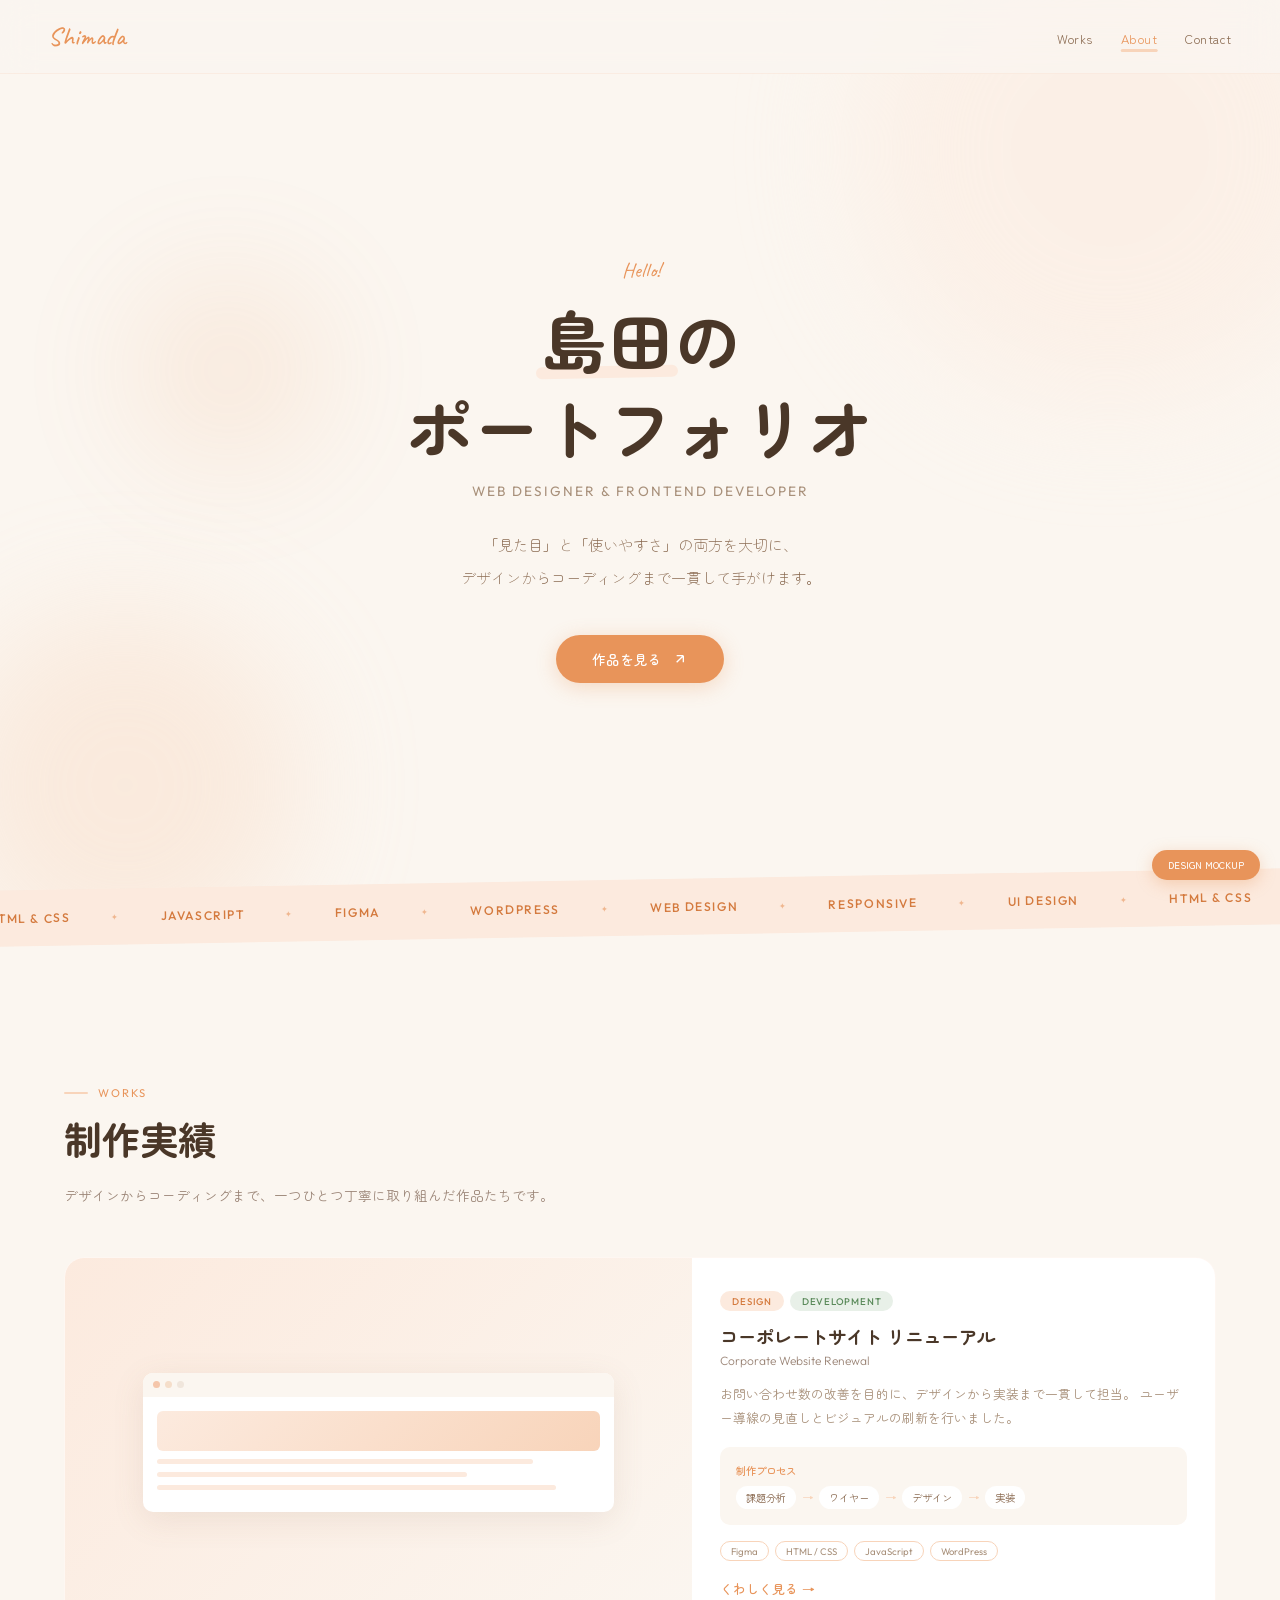
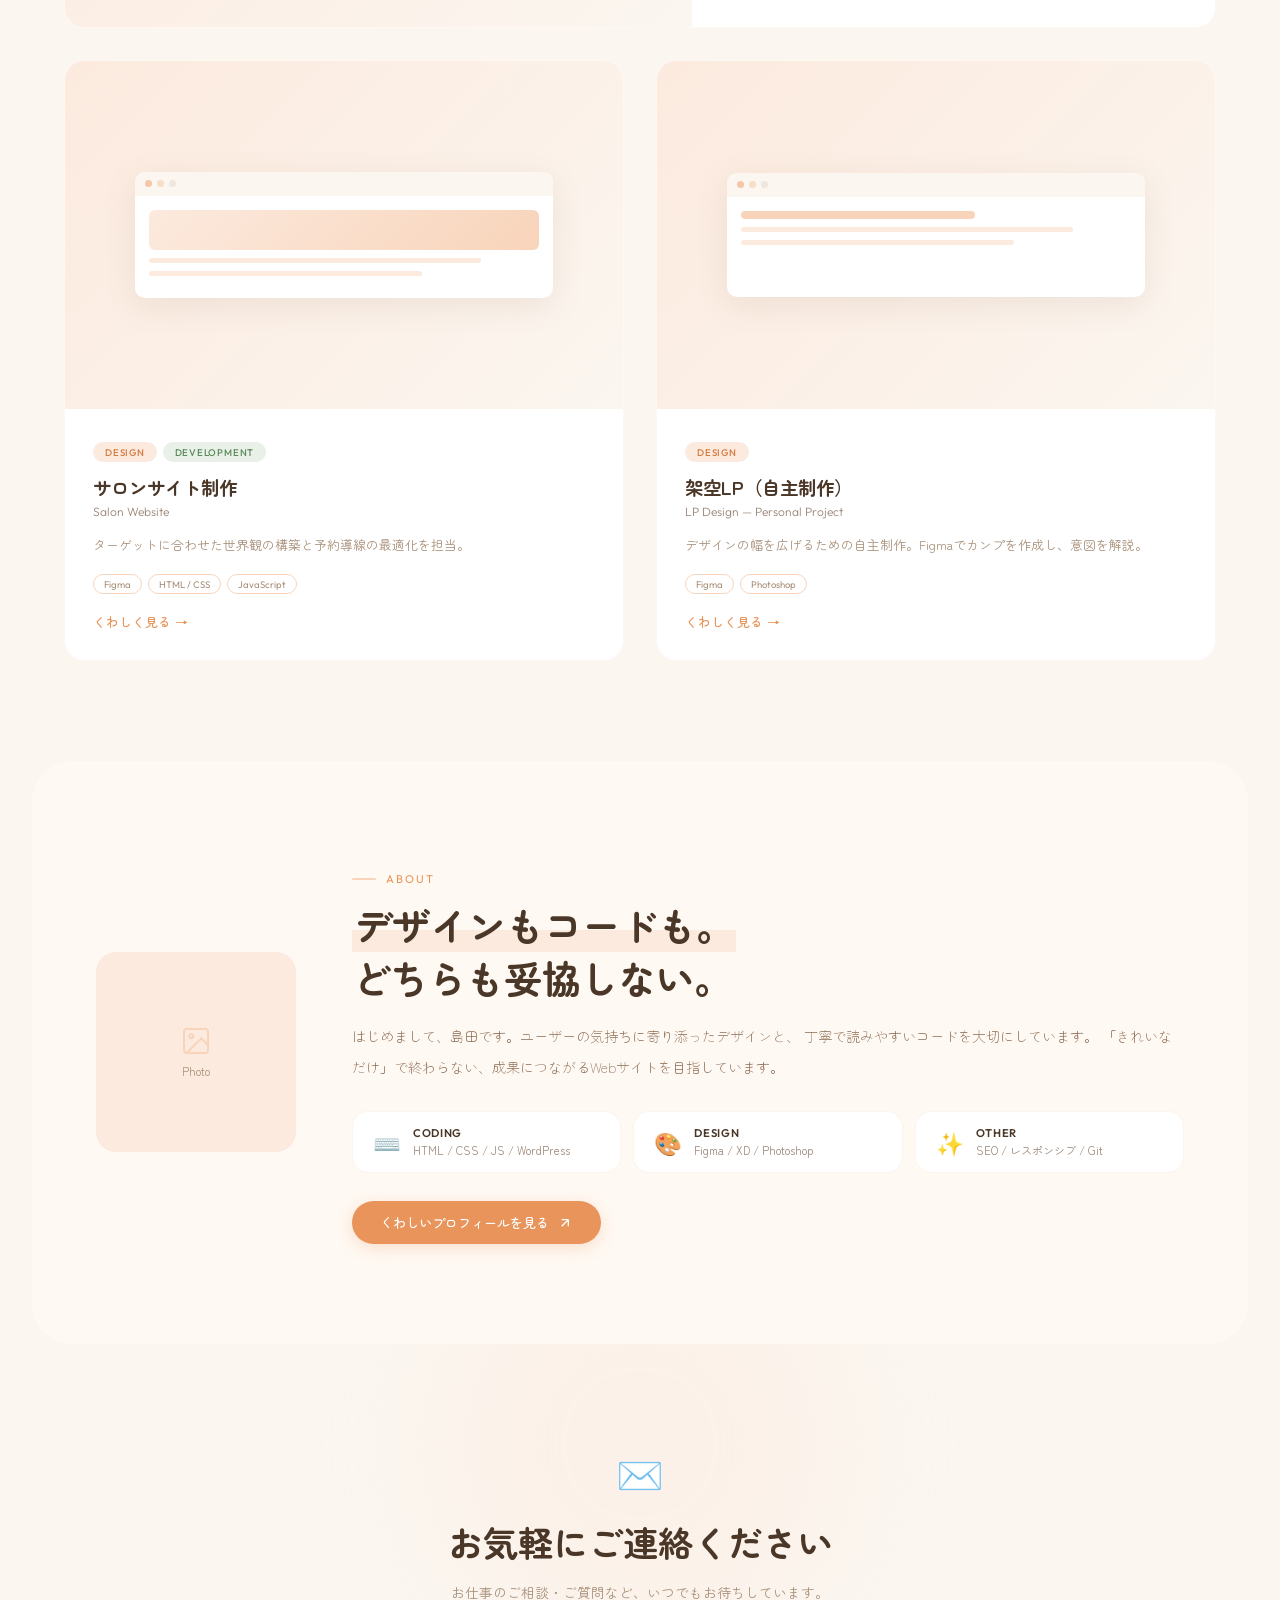
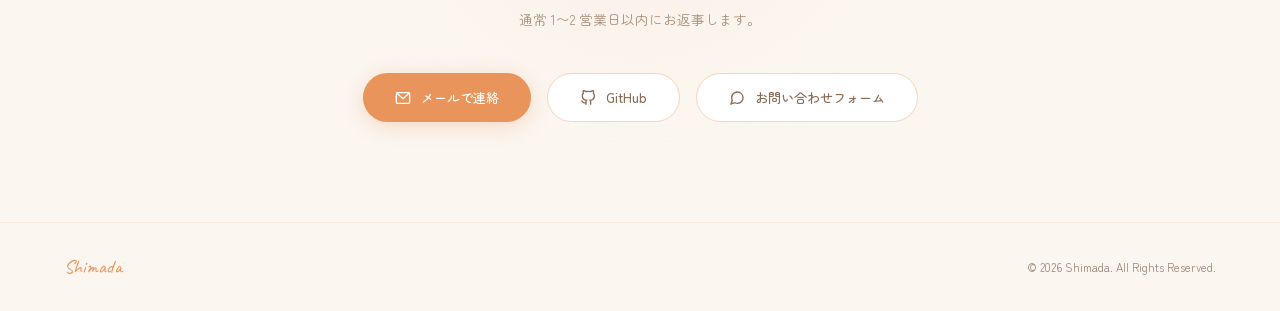
==== index.html @ 9d0d772b "Add files via upload" ====
<!DOCTYPE html>
<html lang="ja">
<head>
  <meta charset="UTF-8">
  <meta name="viewport" content="width=device-width, initial-scale=1.0">
  <meta name="description" content="島田のポートフォリオ｜Web Designer & Frontend Developer">
  <title>Shimada Portfolio</title>
  <link rel="preconnect" href="https://fonts.googleapis.com">
  <link rel="preconnect" href="https://fonts.gstatic.com" crossorigin>
  <link href="https://fonts.googleapis.com/css2?family=Zen+Maru+Gothic:wght@300;400;500;700&family=Outfit:wght@300;400;500;600&family=Caveat:wght@400;500&display=swap" rel="stylesheet">
  <link rel="stylesheet" href="style.css">
</head>
<body>

  <!-- NAV -->
  <nav>
    <div class="nav-logo">Shimada</div>
    <ul>
      <li><a href="#works">Works</a></li>
      <li><a href="#about">About</a></li>
      <li><a href="#contact">Contact</a></li>
    </ul>
  </nav>

  <!-- HERO -->
  <section class="hero">
    <div class="blob blob-1"></div>
    <div class="blob blob-2"></div>
    <div class="blob blob-3"></div>
    <div class="hero-inner">
      <div class="hero-greeting">Hello!</div>
      <h1 class="hero-name">
        <span class="highlight">島田</span>の<br>ポートフォリオ
      </h1>
      <p class="hero-title">Web Designer &amp; Frontend Developer</p>
      <p class="hero-message">
        「見た目」と「使いやすさ」の両方を大切に、<br>
        デザインからコーディングまで一貫して手がけます。
      </p>
      <a href="#works" class="hero-cta">
        作品を見る
        <svg viewBox="0 0 24 24" fill="none" stroke="currentColor" stroke-width="2"><path d="M7 17L17 7M17 7H7M17 7V17"/></svg>
      </a>
    </div>
  </section>

  <!-- MARQUEE -->
  <div class="marquee-wrap">
    <div class="marquee-track">
      <span class="marquee-item">HTML & CSS</span>
      <span class="marquee-item">JavaScript</span>
      <span class="marquee-item">Figma</span>
      <span class="marquee-item">WordPress</span>
      <span class="marquee-item">Web Design</span>
      <span class="marquee-item">Responsive</span>
      <span class="marquee-item">UI Design</span>
      <span class="marquee-item">HTML & CSS</span>
      <span class="marquee-item">JavaScript</span>
      <span class="marquee-item">Figma</span>
      <span class="marquee-item">WordPress</span>
      <span class="marquee-item">Web Design</span>
      <span class="marquee-item">Responsive</span>
      <span class="marquee-item">UI Design</span>
    </div>
  </div>

  <!-- WORKS -->
  <section id="works">
    <div class="section-label reveal">Works</div>
    <h2 class="section-heading reveal">制作実績</h2>
    <p class="section-sub reveal">
      デザインからコーディングまで、一つひとつ丁寧に取り組んだ作品たちです。
    </p>

    <div class="works-grid" data-stagger>
      <!-- Featured -->
      <div class="work-card featured reveal">
        <div class="work-thumb">
          <div class="mock-window">
            <div class="mock-bar"><span></span><span></span><span></span></div>
            <div class="mock-body">
              <div class="mock-block hero-block"></div>
              <div class="mock-block text-block"></div>
              <div class="mock-block text-block"></div>
              <div class="mock-block text-block"></div>
            </div>
          </div>
        </div>
        <div class="work-body">
          <div class="work-type">
            <span class="type-design">Design</span>
            <span class="type-dev">Development</span>
          </div>
          <div class="work-title">コーポレートサイト リニューアル</div>
          <div class="work-title-en">Corporate Website Renewal</div>
          <p class="work-summary">
            お問い合わせ数の改善を目的に、デザインから実装まで一貫して担当。
            ユーザー導線の見直しとビジュアルの刷新を行いました。
          </p>
          <div class="work-process">
            <div class="work-process-label">制作プロセス</div>
            <div class="process-steps">
              <span class="process-step">課題分析</span>
              <span class="process-arrow">→</span>
              <span class="process-step">ワイヤー</span>
              <span class="process-arrow">→</span>
              <span class="process-step">デザイン</span>
              <span class="process-arrow">→</span>
              <span class="process-step">実装</span>
            </div>
          </div>
          <div class="work-tags-row">
            <span class="tag-pill">Figma</span>
            <span class="tag-pill">HTML / CSS</span>
            <span class="tag-pill">JavaScript</span>
            <span class="tag-pill">WordPress</span>
          </div>
          <a href="#" class="work-link">くわしく見る →</a>
        </div>
      </div>

      <!-- Work 2 -->
      <div class="work-card reveal">
        <div class="work-thumb">
          <div class="mock-window">
            <div class="mock-bar"><span></span><span></span><span></span></div>
            <div class="mock-body">
              <div class="mock-block hero-block"></div>
              <div class="mock-block text-block"></div>
              <div class="mock-block text-block"></div>
            </div>
          </div>
        </div>
        <div class="work-body">
          <div class="work-type">
            <span class="type-design">Design</span>
            <span class="type-dev">Development</span>
          </div>
          <div class="work-title">サロンサイト制作</div>
          <div class="work-title-en">Salon Website</div>
          <p class="work-summary">ターゲットに合わせた世界観の構築と予約導線の最適化を担当。</p>
          <div class="work-tags-row">
            <span class="tag-pill">Figma</span>
            <span class="tag-pill">HTML / CSS</span>
            <span class="tag-pill">JavaScript</span>
          </div>
          <a href="#" class="work-link">くわしく見る →</a>
        </div>
      </div>

      <!-- Work 3 -->
      <div class="work-card reveal">
        <div class="work-thumb">
          <div class="mock-window">
            <div class="mock-bar"><span></span><span></span><span></span></div>
            <div class="mock-body">
              <div class="mock-block text-block" style="width:60%; height:8px; background:var(--peach-mid);"></div>
              <div class="mock-block text-block"></div>
              <div class="mock-block text-block"></div>
            </div>
          </div>
        </div>
        <div class="work-body">
          <div class="work-type"><span class="type-design">Design</span></div>
          <div class="work-title">架空LP（自主制作）</div>
          <div class="work-title-en">LP Design — Personal Project</div>
          <p class="work-summary">デザインの幅を広げるための自主制作。Figmaでカンプを作成し、意図を解説。</p>
          <div class="work-tags-row">
            <span class="tag-pill">Figma</span>
            <span class="tag-pill">Photoshop</span>
          </div>
          <a href="#" class="work-link">くわしく見る →</a>
        </div>
      </div>
    </div>
  </section>

  <!-- ABOUT（簡易版） -->
  <section id="about">
    <div class="about-compact">
      <div class="about-compact-photo reveal">
        <div class="about-photo-sm">
          <svg viewBox="0 0 24 24" fill="none" stroke="currentColor" stroke-width="1.5">
            <rect x="3" y="3" width="18" height="18" rx="2"/>
            <circle cx="8.5" cy="8.5" r="1.5"/>
            <path d="M21 15l-5-5L5 21"/>
          </svg>
          Photo
        </div>
      </div>

      <div class="about-compact-body">
        <div class="section-label reveal">About</div>
        <h2 class="section-heading reveal">
          <span class="marker">デザインもコードも。</span><br>どちらも妥協しない。
        </h2>
        <p class="about-compact-desc reveal">
          はじめまして、島田です。ユーザーの気持ちに寄り添ったデザインと、
          丁寧で読みやすいコードを大切にしています。
          「きれいなだけ」で終わらない、成果につながるWebサイトを目指しています。
        </p>

        <!-- スキル簡易チップ -->
        <div class="skill-chips reveal" data-stagger>
          <div class="skill-chip reveal">
            <span class="chip-icon">⌨️</span>
            <div class="chip-text">
              <span class="chip-label">Coding</span>
              <span class="chip-detail">HTML / CSS / JS / WordPress</span>
            </div>
          </div>
          <div class="skill-chip reveal">
            <span class="chip-icon">🎨</span>
            <div class="chip-text">
              <span class="chip-label">Design</span>
              <span class="chip-detail">Figma / XD / Photoshop</span>
            </div>
          </div>
          <div class="skill-chip reveal">
            <span class="chip-icon">✨</span>
            <div class="chip-text">
              <span class="chip-label">Other</span>
              <span class="chip-detail">SEO / レスポンシブ / Git</span>
            </div>
          </div>
        </div>

        <a href="about.html" class="about-more reveal">
          くわしいプロフィールを見る
          <svg viewBox="0 0 24 24" fill="none" stroke="currentColor" stroke-width="2" width="16" height="16">
            <path d="M7 17L17 7M17 7H7M17 7V17"/>
          </svg>
        </a>
      </div>
    </div>
  </section>

  <!-- CONTACT -->
  <section id="contact" class="contact-area">
    <div class="blob"></div>
    <div class="contact-inner">
      <div class="contact-emoji reveal">✉️</div>
      <h2 class="reveal">お気軽にご連絡ください</h2>
      <p class="reveal">
        お仕事のご相談・ご質問など、いつでもお待ちしています。<br>
        通常 1〜2 営業日以内にお返事します。
      </p>
      <div class="contact-buttons reveal">
        <a href="mailto:your@email.com" class="c-btn primary">
          <svg viewBox="0 0 24 24" fill="none" stroke="currentColor" stroke-width="2"><rect x="2" y="4" width="20" height="16" rx="2"/><path d="M22 4L12 13 2 4"/></svg>
          メールで連絡
        </a>
        <a href="https://github.com/" target="_blank" rel="noopener" class="c-btn outline">
          <svg viewBox="0 0 24 24" fill="none" stroke="currentColor" stroke-width="2"><path d="M9 19c-5 1.5-5-2.5-7-3m14 6v-3.87a3.37 3.37 0 00-.94-2.61c3.14-.35 6.44-1.54 6.44-7A5.44 5.44 0 0020 4.77 5.07 5.07 0 0019.91 1S18.73.65 16 2.48a13.38 13.38 0 00-7 0C6.27.65 5.09 1 5.09 1A5.07 5.07 0 005 4.77a5.44 5.44 0 00-1.5 3.78c0 5.42 3.3 6.61 6.44 7A3.37 3.37 0 009 18.13V22"/></svg>
          GitHub
        </a>
        <a href="#" class="c-btn outline">
          <svg viewBox="0 0 24 24" fill="none" stroke="currentColor" stroke-width="2"><path d="M21 11.5a8.38 8.38 0 01-.9 3.8 8.5 8.5 0 01-7.6 4.7 8.38 8.38 0 01-3.8-.9L3 21l1.9-5.7a8.38 8.38 0 01-.9-3.8 8.5 8.5 0 014.7-7.6 8.38 8.38 0 013.8-.9h.5a8.48 8.48 0 018 8v.5z"/></svg>
          お問い合わせフォーム
        </a>
      </div>
    </div>
  </section>

  <!-- FOOTER -->
  <footer>
    <div class="f-logo">Shimada</div>
    <div>&copy; 2026 Shimada. All Rights Reserved.</div>
  </footer>

  <div class="badge">DESIGN MOCKUP</div>
  <script src="main.js"></script>
</body>
</html>
---- style.css ----
/* ===========================
   VARIABLES & RESET
   =========================== */
:root {
  --cream: #FBF6F0;
  --warm-white: #FFF9F3;
  --peach: #FCEADE;
  --peach-mid: #F8D4BA;
  --orange: #E8945A;
  --orange-deep: #D47A3E;
  --brown: #8B6B52;
  --brown-light: #A8907A;
  --text: #4A3728;
  --text-light: #9B8577;
  --card: #FFFFFF;
  --shadow: rgba(139, 107, 82, 0.08);
}

*, *::before, *::after { margin: 0; padding: 0; box-sizing: border-box; }
html { scroll-behavior: smooth; }

body {
  font-family: 'Zen Maru Gothic', sans-serif;
  background: var(--cream);
  color: var(--text);
  font-weight: 400;
  overflow-x: hidden;
}

/* ===========================
   BLOBS
   =========================== */
.blob {
  position: absolute;
  border-radius: 50%;
  filter: blur(60px);
  opacity: 0.5;
  pointer-events: none;
  z-index: 0;
}

/* ===========================
   NAV
   =========================== */
nav {
  position: fixed;
  top: 0; left: 0; right: 0;
  z-index: 100;
  padding: 20px 48px;
  display: flex;
  justify-content: space-between;
  align-items: center;
  backdrop-filter: blur(16px);
  background: rgba(251, 246, 240, 0.8);
  border-bottom: 1px solid rgba(232, 148, 90, 0.1);
  transition: box-shadow 0.3s ease;
}

nav.scrolled { box-shadow: 0 2px 20px var(--shadow); }

.nav-logo {
  font-family: 'Caveat', cursive;
  font-size: 1.6rem;
  color: var(--orange);
  font-weight: 500;
  text-decoration: none;
}

nav ul { list-style: none; display: flex; gap: 28px; }

nav ul li a {
  font-size: 0.8rem;
  color: var(--brown);
  text-decoration: none;
  letter-spacing: 0.04em;
  position: relative;
  padding: 4px 0;
  transition: color 0.3s;
}

nav ul li a:hover,
nav ul li a.is-active { color: var(--orange); }

nav ul li a::after {
  content: '';
  position: absolute;
  bottom: 0; left: 50%;
  width: 0; height: 3px;
  background: var(--peach-mid);
  border-radius: 2px;
  transform: translateX(-50%);
  transition: width 0.3s ease;
}

nav ul li a:hover::after,
nav ul li a.is-active::after { width: 100%; }

/* ===========================
   HERO (TOP)
   =========================== */
.hero {
  min-height: 100vh;
  display: flex;
  align-items: center;
  justify-content: center;
  text-align: center;
  padding: 120px 32px 80px;
  position: relative;
  overflow: hidden;
}

.hero .blob-1 {
  width: 500px; height: 500px;
  background: var(--peach);
  top: -100px; right: -80px;
  animation: blobFloat1 12s ease-in-out infinite;
}

.hero .blob-2 {
  width: 350px; height: 350px;
  background: var(--peach-mid);
  bottom: -60px; left: -50px;
  opacity: 0.35;
  animation: blobFloat2 10s ease-in-out infinite;
}

.hero .blob-3 {
  width: 200px; height: 200px;
  background: var(--orange);
  top: 30%; left: 10%;
  opacity: 0.12;
  animation: blobFloat1 14s ease-in-out infinite reverse;
}

.hero-inner { position: relative; z-index: 1; }

.hero-greeting {
  font-family: 'Caveat', cursive;
  font-size: 1.3rem;
  color: var(--orange);
  margin-bottom: 12px;
  opacity: 0;
  animation: popIn 0.6s ease forwards 0.2s;
}

.hero-name {
  font-size: clamp(2.4rem, 6vw, 4.2rem);
  font-weight: 700;
  line-height: 1.3;
  margin-bottom: 12px;
  opacity: 0;
  animation: popIn 0.6s ease forwards 0.4s;
}

.hero-name .highlight { position: relative; display: inline-block; }
.hero-name .highlight::after {
  content: '';
  position: absolute;
  bottom: 4px; left: -4px; right: -4px;
  height: 12px;
  background: var(--peach);
  border-radius: 6px;
  z-index: -1;
  transform: rotate(-1deg);
}

.hero-title {
  font-family: 'Outfit', sans-serif;
  font-size: 0.85rem;
  font-weight: 400;
  color: var(--brown-light);
  letter-spacing: 0.15em;
  text-transform: uppercase;
  margin-bottom: 28px;
  opacity: 0;
  animation: popIn 0.6s ease forwards 0.6s;
}

.hero-message {
  font-size: 0.95rem;
  line-height: 2.2;
  color: var(--brown);
  font-weight: 300;
  max-width: 480px;
  margin: 0 auto 40px;
  opacity: 0;
  animation: popIn 0.6s ease forwards 0.8s;
}

.hero-cta {
  display: inline-flex;
  align-items: center;
  gap: 10px;
  background: var(--orange);
  color: #fff;
  padding: 14px 36px;
  border-radius: 50px;
  text-decoration: none;
  font-size: 0.85rem;
  font-weight: 500;
  transition: all 0.3s ease;
  box-shadow: 0 4px 20px rgba(232, 148, 90, 0.3);
  opacity: 0;
  animation: popIn 0.6s ease forwards 1s;
}

.hero-cta:hover {
  background: var(--orange-deep);
  transform: translateY(-2px);
  box-shadow: 0 8px 28px rgba(232, 148, 90, 0.4);
}

.hero-cta svg { width: 16px; height: 16px; }

/* ===========================
   MARQUEE
   =========================== */
.marquee-wrap {
  overflow: hidden;
  padding: 20px 0;
  background: var(--peach);
  transform: rotate(-1deg) scale(1.02);
  margin: -20px 0 40px;
}

.marquee-track {
  display: flex;
  gap: 40px;
  animation: marquee 25s linear infinite;
  width: max-content;
}

.marquee-item {
  font-family: 'Outfit', sans-serif;
  font-size: 0.75rem;
  font-weight: 500;
  color: var(--orange-deep);
  letter-spacing: 0.12em;
  text-transform: uppercase;
  white-space: nowrap;
  display: flex;
  align-items: center;
  gap: 40px;
}

.marquee-item::after {
  content: '✦';
  font-size: 0.5rem;
  color: var(--orange);
  opacity: 0.6;
}

/* ===========================
   SECTION COMMON
   =========================== */
section { padding: 100px 64px; position: relative; }

.section-label {
  display: inline-flex;
  align-items: center;
  gap: 10px;
  font-family: 'Outfit', sans-serif;
  font-size: 0.7rem;
  letter-spacing: 0.18em;
  text-transform: uppercase;
  color: var(--orange);
  margin-bottom: 12px;
}

.section-label::before {
  content: '';
  width: 24px; height: 2px;
  background: var(--peach-mid);
  border-radius: 1px;
}

.section-heading {
  font-size: clamp(1.6rem, 3.5vw, 2.4rem);
  font-weight: 700;
  margin-bottom: 16px;
  line-height: 1.4;
}

.section-sub {
  font-size: 0.85rem;
  color: var(--text-light);
  line-height: 2;
  max-width: 560px;
  margin-bottom: 48px;
}

.marker {
  background: linear-gradient(transparent 60%, var(--peach) 60%);
  padding: 0 2px;
}

/* ===========================
   WORKS
   =========================== */
.works-grid {
  display: grid;
  grid-template-columns: 1fr 1fr;
  gap: 32px;
}

.work-card {
  background: var(--card);
  border-radius: 20px;
  overflow: hidden;
  transition: transform 0.4s ease, box-shadow 0.4s ease;
  border: 1px solid rgba(232, 148, 90, 0.08);
}

.work-card:hover {
  transform: translateY(-6px);
  box-shadow: 0 20px 48px var(--shadow);
}

.work-card.featured {
  grid-column: 1 / -1;
  display: grid;
  grid-template-columns: 1.2fr 1fr;
}

.work-thumb {
  aspect-ratio: 16 / 10;
  background: linear-gradient(135deg, var(--peach) 0%, var(--cream) 100%);
  display: flex;
  align-items: center;
  justify-content: center;
  overflow: hidden;
}

.work-card.featured .work-thumb { aspect-ratio: auto; min-height: 320px; }

.mock-window {
  width: 75%;
  background: var(--card);
  border-radius: 10px;
  box-shadow: 0 8px 32px rgba(139, 107, 82, 0.12);
  overflow: hidden;
  transition: transform 0.4s ease;
}

.work-card:hover .mock-window { transform: scale(1.03); }

.mock-bar {
  height: 24px;
  background: var(--cream);
  display: flex;
  align-items: center;
  padding: 0 10px;
  gap: 5px;
}

.mock-bar span { width: 7px; height: 7px; border-radius: 50%; }
.mock-bar span:nth-child(1) { background: #F5C6AA; }
.mock-bar span:nth-child(2) { background: #F5DECA; }
.mock-bar span:nth-child(3) { background: #F0E6DC; }

.mock-body { padding: 14px; min-height: 100px; }

.mock-block { border-radius: 6px; margin-bottom: 8px; }
.mock-block.hero-block { height: 40px; background: linear-gradient(135deg, var(--peach), var(--peach-mid)); }
.mock-block.text-block { height: 5px; background: var(--peach); }
.mock-block.text-block:nth-child(2) { width: 85%; }
.mock-block.text-block:nth-child(3) { width: 70%; }
.mock-block.text-block:nth-child(4) { width: 90%; }

.work-body { padding: 28px; }

.work-type { display: inline-flex; gap: 6px; margin-bottom: 12px; }
.work-type span {
  font-family: 'Outfit', sans-serif;
  font-size: 0.6rem;
  letter-spacing: 0.08em;
  text-transform: uppercase;
  font-weight: 500;
  padding: 4px 12px;
  border-radius: 20px;
}

.type-design { background: var(--peach); color: var(--orange-deep); }
.type-dev { background: #E8F0E8; color: #5A8A5A; }

.work-title { font-size: 1.15rem; font-weight: 700; margin-bottom: 4px; }
.work-title-en {
  font-family: 'Outfit', sans-serif;
  font-size: 0.75rem;
  color: var(--text-light);
  font-weight: 300;
  margin-bottom: 14px;
}

.work-summary { font-size: 0.8rem; line-height: 1.9; color: var(--brown-light); margin-bottom: 16px; }

.work-process { background: var(--cream); border-radius: 10px; padding: 16px; margin-bottom: 16px; }
.work-process-label { font-size: 0.65rem; font-weight: 500; color: var(--orange); margin-bottom: 8px; }
.process-steps { display: flex; align-items: center; gap: 6px; flex-wrap: wrap; }
.process-step { font-size: 0.65rem; color: var(--brown); background: var(--card); padding: 4px 10px; border-radius: 14px; }
.process-arrow { color: var(--peach-mid); font-size: 0.7rem; }

.work-tags-row { display: flex; flex-wrap: wrap; gap: 6px; }
.tag-pill {
  font-family: 'Outfit', sans-serif;
  font-size: 0.6rem;
  color: var(--brown-light);
  border: 1px solid var(--peach-mid);
  padding: 3px 10px;
  border-radius: 14px;
}

.work-link {
  display: inline-flex;
  align-items: center;
  gap: 8px;
  margin-top: 18px;
  font-size: 0.8rem;
  font-weight: 500;
  color: var(--orange);
  text-decoration: none;
  transition: gap 0.3s;
}

.work-link:hover { gap: 14px; }

/* ===========================
   ABOUT COMPACT (TOP PAGE)
   =========================== */
#about {
  background: var(--warm-white);
  border-radius: 40px;
  margin: 0 32px;
}

.about-compact {
  display: grid;
  grid-template-columns: 200px 1fr;
  gap: 56px;
  align-items: center;
}

.about-photo-sm {
  width: 100%;
  aspect-ratio: 1;
  background: var(--peach);
  border-radius: 20px;
  display: flex;
  flex-direction: column;
  align-items: center;
  justify-content: center;
  color: var(--brown-light);
  font-size: 0.7rem;
  gap: 6px;
}

.about-photo-sm svg { width: 32px; height: 32px; stroke: var(--peach-mid); }

.about-compact-desc {
  font-size: 0.88rem;
  line-height: 2.2;
  color: var(--brown);
  font-weight: 300;
  margin-bottom: 28px;
}

/* Skill Chips */
.skill-chips {
  display: flex;
  gap: 12px;
  flex-wrap: wrap;
  margin-bottom: 28px;
}

.skill-chip {
  display: flex;
  align-items: center;
  gap: 12px;
  background: var(--card);
  border: 1px solid rgba(232, 148, 90, 0.1);
  border-radius: 16px;
  padding: 14px 20px;
  flex: 1;
  min-width: 180px;
  transition: transform 0.3s, box-shadow 0.3s;
}

.skill-chip:hover {
  transform: translateY(-2px);
  box-shadow: 0 6px 20px var(--shadow);
}

.chip-icon { font-size: 1.4rem; }

.chip-text { display: flex; flex-direction: column; gap: 2px; }

.chip-label {
  font-family: 'Outfit', sans-serif;
  font-size: 0.7rem;
  font-weight: 600;
  color: var(--text);
  letter-spacing: 0.06em;
  text-transform: uppercase;
}

.chip-detail {
  font-size: 0.7rem;
  color: var(--text-light);
}

/* More link */
.about-more {
  display: inline-flex;
  align-items: center;
  gap: 8px;
  background: var(--orange);
  color: #fff;
  padding: 12px 28px;
  border-radius: 50px;
  text-decoration: none;
  font-size: 0.82rem;
  font-weight: 500;
  transition: all 0.3s ease;
  box-shadow: 0 4px 16px rgba(232, 148, 90, 0.25);
}

.about-more:hover {
  background: var(--orange-deep);
  transform: translateY(-2px);
  box-shadow: 0 8px 24px rgba(232, 148, 90, 0.35);
}

/* ===========================
   PAGE HERO (ABOUT PAGE)
   =========================== */
.page-hero {
  padding: 160px 64px 80px;
  position: relative;
  overflow: hidden;
  text-align: center;
}

.page-hero .blob-1 {
  width: 400px; height: 400px;
  background: var(--peach);
  top: -80px; right: -60px;
  animation: blobFloat1 12s ease-in-out infinite;
}

.page-hero .blob-2 {
  width: 250px; height: 250px;
  background: var(--peach-mid);
  bottom: -40px; left: -30px;
  opacity: 0.3;
  animation: blobFloat2 10s ease-in-out infinite;
}

.page-hero-inner { position: relative; z-index: 1; }

.page-hero-title {
  font-size: clamp(2rem, 5vw, 3.2rem);
  font-weight: 700;
  margin-bottom: 12px;
}

.page-hero-sub {
  font-size: 0.9rem;
  color: var(--brown-light);
  line-height: 2;
}

/* ===========================
   ABOUT DETAIL (ABOUT PAGE)
   =========================== */
.about-detail { padding-top: 40px; }

.about-detail-grid {
  display: grid;
  grid-template-columns: 280px 1fr;
  gap: 64px;
  align-items: start;
}

.about-photo-lg {
  width: 100%;
  aspect-ratio: 3 / 4;
  background: var(--peach);
  border-radius: 20px;
  display: flex;
  flex-direction: column;
  align-items: center;
  justify-content: center;
  color: var(--brown-light);
  font-size: 0.75rem;
  gap: 8px;
}

.about-photo-lg svg { width: 36px; height: 36px; stroke: var(--peach-mid); }

/* Profile meta */
.profile-meta {
  margin-top: 24px;
  background: var(--card);
  border-radius: 16px;
  padding: 20px;
  border: 1px solid rgba(232, 148, 90, 0.08);
}

.meta-item {
  display: flex;
  gap: 16px;
  padding: 10px 0;
  border-bottom: 1px dashed var(--peach);
  align-items: baseline;
}

.meta-item:last-child { border-bottom: none; }

.meta-label {
  font-size: 0.65rem;
  font-weight: 500;
  color: var(--orange);
  min-width: 40px;
  font-family: 'Outfit', sans-serif;
  letter-spacing: 0.05em;
  text-transform: uppercase;
}

.meta-value { font-size: 0.82rem; color: var(--brown); }

.about-detail-body h2 {
  font-size: 1.6rem;
  font-weight: 700;
  line-height: 1.6;
  margin-bottom: 28px;
}

.about-detail-body p {
  font-size: 0.88rem;
  line-height: 2.2;
  color: var(--brown);
  font-weight: 300;
  margin-bottom: 16px;
}

/* ===========================
   VALUES (ABOUT PAGE)
   =========================== */
.values-section { background: var(--warm-white); border-radius: 40px; margin: 0 32px; }

.values-grid {
  display: grid;
  grid-template-columns: repeat(3, 1fr);
  gap: 24px;
}

.value-card-lg {
  background: var(--card);
  border-radius: 20px;
  padding: 36px 28px;
  border: 1px solid rgba(232, 148, 90, 0.08);
  transition: transform 0.3s;
  position: relative;
}

.value-card-lg:hover { transform: translateY(-4px); }

.value-num {
  font-family: 'Outfit', sans-serif;
  font-size: 0.65rem;
  font-weight: 600;
  color: var(--peach-mid);
  letter-spacing: 0.1em;
  margin-bottom: 12px;
}

.value-emoji-lg { font-size: 1.8rem; margin-bottom: 16px; }

.value-card-lg h3 {
  font-size: 1rem;
  font-weight: 700;
  margin-bottom: 12px;
}

.value-card-lg p {
  font-size: 0.8rem;
  color: var(--brown-light);
  line-height: 2;
}

/* ===========================
   SKILLS DETAIL (ABOUT PAGE)
   =========================== */
.skills-detail-grid {
  display: grid;
  grid-template-columns: repeat(3, 1fr);
  gap: 24px;
}

.skill-card {
  background: var(--card);
  border-radius: 20px;
  padding: 32px 28px;
  border: 1px solid rgba(232, 148, 90, 0.06);
  transition: transform 0.3s ease, box-shadow 0.3s ease;
  position: relative;
  overflow: hidden;
}

.skill-card:hover {
  transform: translateY(-4px);
  box-shadow: 0 12px 36px var(--shadow);
}

.skill-card::after {
  content: '';
  position: absolute;
  top: -30px; right: -30px;
  width: 80px; height: 80px;
  background: var(--peach);
  border-radius: 50%;
  opacity: 0.4;
}

.skill-card-icon {
  width: 44px; height: 44px;
  border-radius: 14px;
  display: flex;
  align-items: center;
  justify-content: center;
  font-size: 1.2rem;
  margin-bottom: 18px;
  position: relative;
  z-index: 1;
}

.skill-card-icon.code { background: var(--peach); }
.skill-card-icon.design { background: #E8F0E8; }
.skill-card-icon.other { background: #EAE4F0; }

.skill-card h4 { font-size: 0.95rem; font-weight: 700; margin-bottom: 16px; position: relative; z-index: 1; }

.skill-items { list-style: none; position: relative; z-index: 1; }

.skill-items li {
  font-size: 0.78rem;
  color: var(--brown);
  padding: 9px 0;
  border-bottom: 1px dashed var(--peach);
  display: flex;
  justify-content: space-between;
  align-items: center;
}

.skill-items li:last-child { border-bottom: none; }

.skill-note {
  font-size: 0.6rem;
  color: var(--orange);
  font-weight: 500;
  background: rgba(232, 148, 90, 0.08);
  padding: 2px 8px;
  border-radius: 10px;
}

/* ===========================
   CAREER (ABOUT PAGE)
   =========================== */
.career-section { max-width: 720px; margin: 0 auto; }

.career-list { margin-top: 8px; }

.career-row {
  display: grid;
  grid-template-columns: 80px 20px 1fr;
  gap: 16px;
  align-items: start;
  padding-bottom: 32px;
  position: relative;
}

.career-row:not(:last-child)::after {
  content: '';
  position: absolute;
  left: 89px;
  top: 12px;
  bottom: 0;
  width: 2px;
  background: var(--peach);
}

.career-year {
  font-family: 'Outfit', sans-serif;
  font-size: 0.8rem;
  font-weight: 500;
  color: var(--orange);
  text-align: right;
  padding-top: 2px;
}

.career-dot {
  width: 12px; height: 12px;
  border-radius: 50%;
  background: var(--peach-mid);
  border: 3px solid var(--orange);
  position: relative;
  z-index: 1;
  margin-top: 4px;
}

.career-dot.active {
  background: var(--orange);
  box-shadow: 0 0 0 4px rgba(232, 148, 90, 0.2);
}

.career-content h4 {
  font-size: 0.95rem;
  font-weight: 700;
  margin-bottom: 6px;
}

.career-content p {
  font-size: 0.8rem;
  line-height: 2;
  color: var(--brown-light);
}

/* ===========================
   ABOUT CTA
   =========================== */
.about-cta { text-align: center; padding: 60px 48px 100px; }

.about-cta-inner p {
  font-size: 0.9rem;
  color: var(--brown-light);
  margin-bottom: 20px;
}

.about-cta .hero-cta { opacity: 1; animation: none; }

/* ===========================
   CONTACT
   =========================== */
.contact-area {
  text-align: center;
  padding: 100px 48px;
  position: relative;
  overflow: hidden;
}

.contact-area > .blob {
  width: 400px; height: 400px;
  background: var(--peach);
  top: -100px; left: 50%;
  transform: translateX(-50%);
  opacity: 0.4;
}

.contact-inner { position: relative; z-index: 1; }
.contact-emoji { font-size: 2.4rem; margin-bottom: 16px; }

.contact-area h2 {
  font-size: clamp(1.6rem, 3vw, 2.2rem);
  font-weight: 700;
  margin-bottom: 12px;
}

.contact-area p { font-size: 0.85rem; color: var(--brown-light); line-height: 2; margin-bottom: 40px; }

.contact-buttons { display: flex; justify-content: center; gap: 16px; flex-wrap: wrap; }

.c-btn {
  display: inline-flex;
  align-items: center;
  gap: 10px;
  padding: 14px 32px;
  border-radius: 50px;
  text-decoration: none;
  font-size: 0.82rem;
  font-weight: 500;
  transition: all 0.3s ease;
}

.c-btn svg { width: 16px; height: 16px; }

.c-btn.primary {
  background: var(--orange); color: #fff;
  box-shadow: 0 4px 20px rgba(232, 148, 90, 0.3);
}

.c-btn.primary:hover {
  background: var(--orange-deep);
  transform: translateY(-2px);
  box-shadow: 0 8px 28px rgba(232, 148, 90, 0.4);
}

.c-btn.outline {
  background: var(--card);
  color: var(--brown);
  border: 1px solid var(--peach-mid);
}

.c-btn.outline:hover { background: var(--peach); border-color: var(--orange); }

/* ===========================
   FOOTER
   =========================== */
footer {
  padding: 32px 64px;
  display: flex;
  justify-content: space-between;
  align-items: center;
  font-size: 0.7rem;
  color: var(--text-light);
  border-top: 1px solid var(--peach);
}

footer .f-logo { font-family: 'Caveat', cursive; font-size: 1.2rem; color: var(--orange); }

/* ===========================
   BADGE
   =========================== */
.badge {
  position: fixed;
  bottom: 20px; right: 20px;
  background: var(--orange);
  color: #fff;
  font-size: 0.6rem;
  font-weight: 500;
  padding: 8px 16px;
  border-radius: 20px;
  z-index: 200;
  box-shadow: 0 4px 16px rgba(232, 148, 90, 0.35);
}

/* ===========================
   ANIMATIONS
   =========================== */
@keyframes blobFloat1 {
  0%, 100% { transform: translate(0, 0) scale(1); }
  33% { transform: translate(20px, -30px) scale(1.05); }
  66% { transform: translate(-15px, 15px) scale(0.97); }
}

@keyframes blobFloat2 {
  0%, 100% { transform: translate(0, 0) scale(1); }
  50% { transform: translate(25px, -20px) scale(1.08); }
}

@keyframes popIn {
  from { opacity: 0; transform: translateY(20px) scale(0.97); }
  to { opacity: 1; transform: translateY(0) scale(1); }
}

@keyframes marquee {
  0% { transform: translateX(0); }
  100% { transform: translateX(-50%); }
}

/* Scroll reveal */
.reveal {
  opacity: 0;
  transform: translateY(30px);
  transition: opacity 0.7s ease, transform 0.7s ease;
}

.reveal.visible { opacity: 1; transform: translateY(0); }

/* ===========================
   RESPONSIVE
   =========================== */
@media (max-width: 900px) {
  section { padding: 72px 24px; }
  nav { padding: 14px 20px; }
  nav ul { gap: 16px; }
  nav ul li a { font-size: 0.7rem; }

  .works-grid { grid-template-columns: 1fr; }
  .work-card.featured { grid-column: auto; grid-template-columns: 1fr; }

  .about-compact { grid-template-columns: 1fr; gap: 32px; text-align: center; }
  .about-photo-sm { max-width: 160px; margin: 0 auto; }
  .skill-chips { justify-content: center; }
  .about-more { margin: 0 auto; }

  #about { margin: 0 12px; border-radius: 28px; }

  .about-detail-grid { grid-template-columns: 1fr; gap: 32px; }
  .about-photo-lg { max-width: 220px; margin: 0 auto; }
  .values-grid { grid-template-columns: 1fr; }
  .skills-detail-grid { grid-template-columns: 1fr; }
  .values-section { margin: 0 12px; border-radius: 28px; }

  .career-row { grid-template-columns: 60px 16px 1fr; }
  .career-row:not(:last-child)::after { left: 67px; }

  .page-hero { padding: 130px 24px 60px; }

  .contact-area { padding: 72px 24px; }
  footer { padding: 24px; flex-direction: column; gap: 8px; }
}
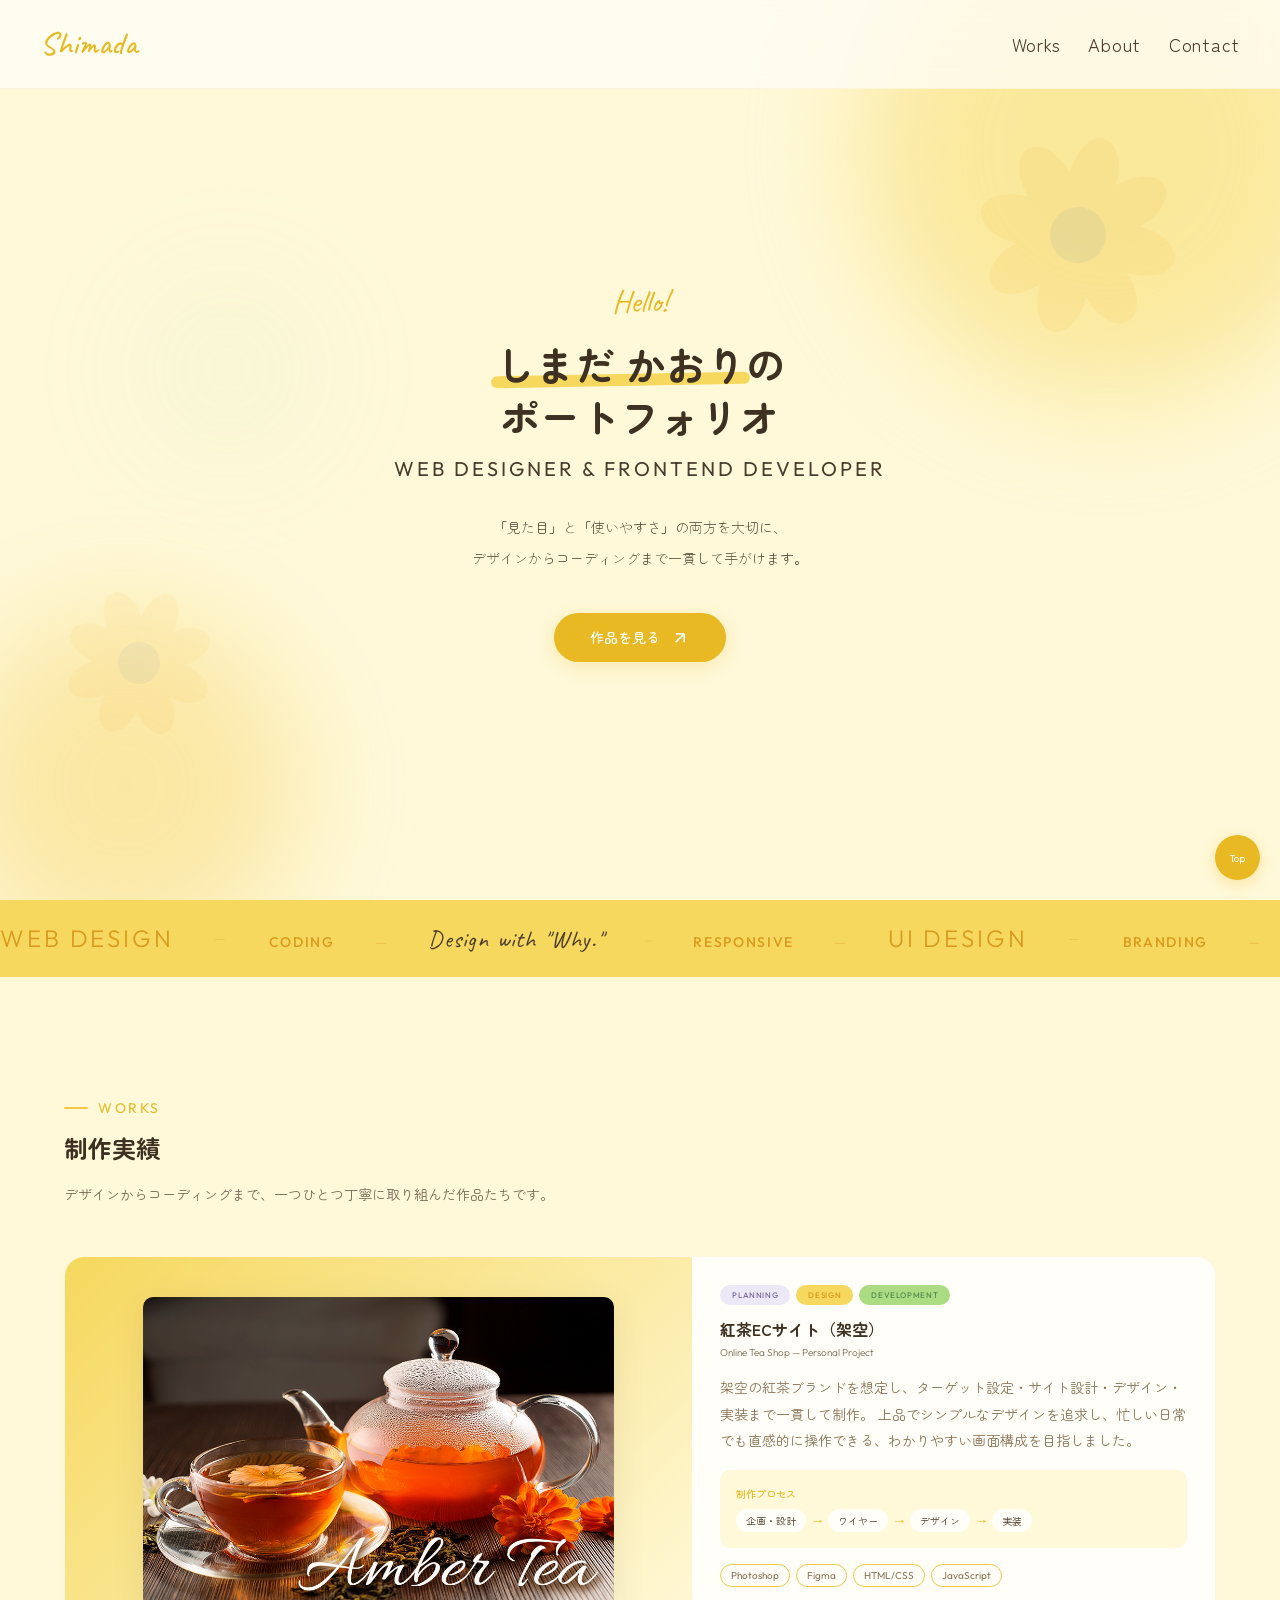
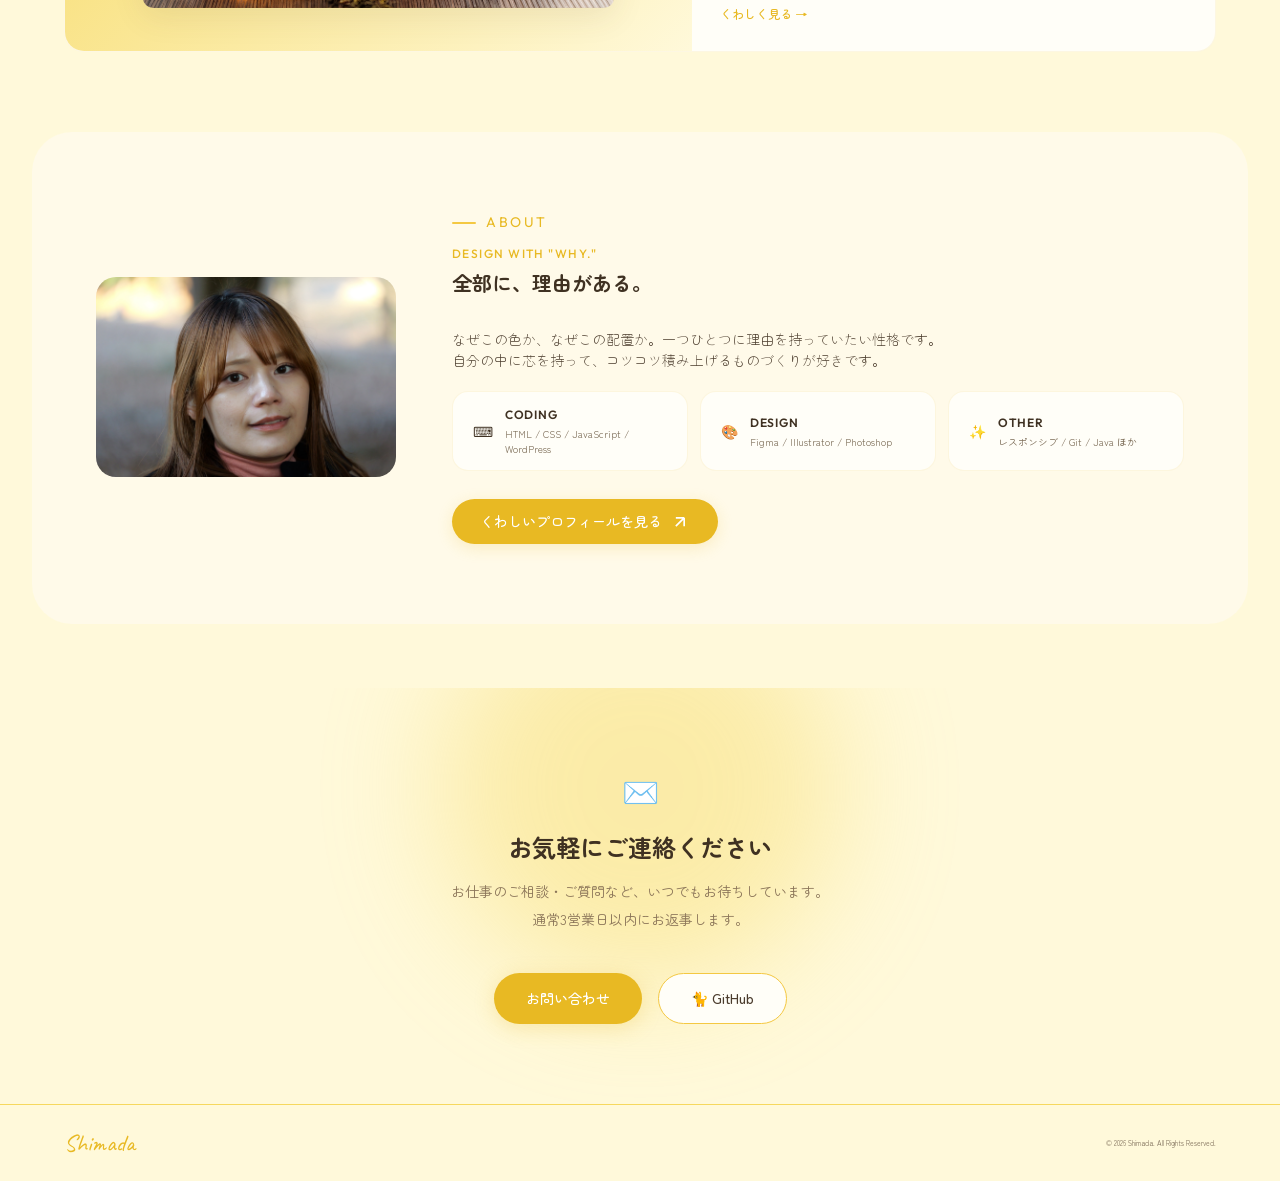
==== commit d0e030f9: "Add files via upload" ====
--- a/index.html
+++ b/index.html
@@ -1,274 +1,230 @@
-<!DOCTYPE html>
-<html lang="ja">
-<head>
-  <meta charset="UTF-8">
-  <meta name="viewport" content="width=device-width, initial-scale=1.0">
-  <meta name="description" content="島田のポートフォリオ｜Web Designer & Frontend Developer">
-  <title>Shimada Portfolio</title>
-  <link rel="preconnect" href="https://fonts.googleapis.com">
-  <link rel="preconnect" href="https://fonts.gstatic.com" crossorigin>
-  <link href="https://fonts.googleapis.com/css2?family=Zen+Maru+Gothic:wght@300;400;500;700&family=Outfit:wght@300;400;500;600&family=Caveat:wght@400;500&display=swap" rel="stylesheet">
-  <link rel="stylesheet" href="style.css">
-</head>
-<body>
-
-  <!-- NAV -->
-  <nav>
-    <div class="nav-logo">Shimada</div>
-    <ul>
-      <li><a href="#works">Works</a></li>
-      <li><a href="#about">About</a></li>
-      <li><a href="#contact">Contact</a></li>
-    </ul>
-  </nav>
-
-  <!-- HERO -->
-  <section class="hero">
-    <div class="blob blob-1"></div>
-    <div class="blob blob-2"></div>
-    <div class="blob blob-3"></div>
-    <div class="hero-inner">
-      <div class="hero-greeting">Hello!</div>
-      <h1 class="hero-name">
-        <span class="highlight">島田</span>の<br>ポートフォリオ
-      </h1>
-      <p class="hero-title">Web Designer &amp; Frontend Developer</p>
-      <p class="hero-message">
-        「見た目」と「使いやすさ」の両方を大切に、<br>
-        デザインからコーディングまで一貫して手がけます。
-      </p>
-      <a href="#works" class="hero-cta">
-        作品を見る
-        <svg viewBox="0 0 24 24" fill="none" stroke="currentColor" stroke-width="2"><path d="M7 17L17 7M17 7H7M17 7V17"/></svg>
-      </a>
-    </div>
-  </section>
-
-  <!-- MARQUEE -->
-  <div class="marquee-wrap">
-    <div class="marquee-track">
-      <span class="marquee-item">HTML & CSS</span>
-      <span class="marquee-item">JavaScript</span>
-      <span class="marquee-item">Figma</span>
-      <span class="marquee-item">WordPress</span>
-      <span class="marquee-item">Web Design</span>
-      <span class="marquee-item">Responsive</span>
-      <span class="marquee-item">UI Design</span>
-      <span class="marquee-item">HTML & CSS</span>
-      <span class="marquee-item">JavaScript</span>
-      <span class="marquee-item">Figma</span>
-      <span class="marquee-item">WordPress</span>
-      <span class="marquee-item">Web Design</span>
-      <span class="marquee-item">Responsive</span>
-      <span class="marquee-item">UI Design</span>
-    </div>
-  </div>
-
-  <!-- WORKS -->
-  <section id="works">
-    <div class="section-label reveal">Works</div>
-    <h2 class="section-heading reveal">制作実績</h2>
-    <p class="section-sub reveal">
-      デザインからコーディングまで、一つひとつ丁寧に取り組んだ作品たちです。
-    </p>
-
-    <div class="works-grid" data-stagger>
-      <!-- Featured -->
-      <div class="work-card featured reveal">
-        <div class="work-thumb">
-          <div class="mock-window">
-            <div class="mock-bar"><span></span><span></span><span></span></div>
-            <div class="mock-body">
-              <div class="mock-block hero-block"></div>
-              <div class="mock-block text-block"></div>
-              <div class="mock-block text-block"></div>
-              <div class="mock-block text-block"></div>
-            </div>
-          </div>
-        </div>
-        <div class="work-body">
-          <div class="work-type">
-            <span class="type-design">Design</span>
-            <span class="type-dev">Development</span>
-          </div>
-          <div class="work-title">コーポレートサイト リニューアル</div>
-          <div class="work-title-en">Corporate Website Renewal</div>
-          <p class="work-summary">
-            お問い合わせ数の改善を目的に、デザインから実装まで一貫して担当。
-            ユーザー導線の見直しとビジュアルの刷新を行いました。
-          </p>
-          <div class="work-process">
-            <div class="work-process-label">制作プロセス</div>
-            <div class="process-steps">
-              <span class="process-step">課題分析</span>
-              <span class="process-arrow">→</span>
-              <span class="process-step">ワイヤー</span>
-              <span class="process-arrow">→</span>
-              <span class="process-step">デザイン</span>
-              <span class="process-arrow">→</span>
-              <span class="process-step">実装</span>
-            </div>
-          </div>
-          <div class="work-tags-row">
-            <span class="tag-pill">Figma</span>
-            <span class="tag-pill">HTML / CSS</span>
-            <span class="tag-pill">JavaScript</span>
-            <span class="tag-pill">WordPress</span>
-          </div>
-          <a href="#" class="work-link">くわしく見る →</a>
-        </div>
-      </div>
-
-      <!-- Work 2 -->
-      <div class="work-card reveal">
-        <div class="work-thumb">
-          <div class="mock-window">
-            <div class="mock-bar"><span></span><span></span><span></span></div>
-            <div class="mock-body">
-              <div class="mock-block hero-block"></div>
-              <div class="mock-block text-block"></div>
-              <div class="mock-block text-block"></div>
-            </div>
-          </div>
-        </div>
-        <div class="work-body">
-          <div class="work-type">
-            <span class="type-design">Design</span>
-            <span class="type-dev">Development</span>
-          </div>
-          <div class="work-title">サロンサイト制作</div>
-          <div class="work-title-en">Salon Website</div>
-          <p class="work-summary">ターゲットに合わせた世界観の構築と予約導線の最適化を担当。</p>
-          <div class="work-tags-row">
-            <span class="tag-pill">Figma</span>
-            <span class="tag-pill">HTML / CSS</span>
-            <span class="tag-pill">JavaScript</span>
-          </div>
-          <a href="#" class="work-link">くわしく見る →</a>
-        </div>
-      </div>
-
-      <!-- Work 3 -->
-      <div class="work-card reveal">
-        <div class="work-thumb">
-          <div class="mock-window">
-            <div class="mock-bar"><span></span><span></span><span></span></div>
-            <div class="mock-body">
-              <div class="mock-block text-block" style="width:60%; height:8px; background:var(--peach-mid);"></div>
-              <div class="mock-block text-block"></div>
-              <div class="mock-block text-block"></div>
-            </div>
-          </div>
-        </div>
-        <div class="work-body">
-          <div class="work-type"><span class="type-design">Design</span></div>
-          <div class="work-title">架空LP（自主制作）</div>
-          <div class="work-title-en">LP Design — Personal Project</div>
-          <p class="work-summary">デザインの幅を広げるための自主制作。Figmaでカンプを作成し、意図を解説。</p>
-          <div class="work-tags-row">
-            <span class="tag-pill">Figma</span>
-            <span class="tag-pill">Photoshop</span>
-          </div>
-          <a href="#" class="work-link">くわしく見る →</a>
-        </div>
-      </div>
-    </div>
-  </section>
-
-  <!-- ABOUT（簡易版） -->
-  <section id="about">
-    <div class="about-compact">
-      <div class="about-compact-photo reveal">
-        <div class="about-photo-sm">
-          <svg viewBox="0 0 24 24" fill="none" stroke="currentColor" stroke-width="1.5">
-            <rect x="3" y="3" width="18" height="18" rx="2"/>
-            <circle cx="8.5" cy="8.5" r="1.5"/>
-            <path d="M21 15l-5-5L5 21"/>
-          </svg>
-          Photo
-        </div>
-      </div>
-
-      <div class="about-compact-body">
-        <div class="section-label reveal">About</div>
-        <h2 class="section-heading reveal">
-          <span class="marker">デザインもコードも。</span><br>どちらも妥協しない。
-        </h2>
-        <p class="about-compact-desc reveal">
-          はじめまして、島田です。ユーザーの気持ちに寄り添ったデザインと、
-          丁寧で読みやすいコードを大切にしています。
-          「きれいなだけ」で終わらない、成果につながるWebサイトを目指しています。
-        </p>
-
-        <!-- スキル簡易チップ -->
-        <div class="skill-chips reveal" data-stagger>
-          <div class="skill-chip reveal">
-            <span class="chip-icon">⌨️</span>
-            <div class="chip-text">
-              <span class="chip-label">Coding</span>
-              <span class="chip-detail">HTML / CSS / JS / WordPress</span>
-            </div>
-          </div>
-          <div class="skill-chip reveal">
-            <span class="chip-icon">🎨</span>
-            <div class="chip-text">
-              <span class="chip-label">Design</span>
-              <span class="chip-detail">Figma / XD / Photoshop</span>
-            </div>
-          </div>
-          <div class="skill-chip reveal">
-            <span class="chip-icon">✨</span>
-            <div class="chip-text">
-              <span class="chip-label">Other</span>
-              <span class="chip-detail">SEO / レスポンシブ / Git</span>
-            </div>
-          </div>
-        </div>
-
-        <a href="about.html" class="about-more reveal">
-          くわしいプロフィールを見る
-          <svg viewBox="0 0 24 24" fill="none" stroke="currentColor" stroke-width="2" width="16" height="16">
-            <path d="M7 17L17 7M17 7H7M17 7V17"/>
-          </svg>
-        </a>
-      </div>
-    </div>
-  </section>
-
-  <!-- CONTACT -->
-  <section id="contact" class="contact-area">
-    <div class="blob"></div>
-    <div class="contact-inner">
-      <div class="contact-emoji reveal">✉️</div>
-      <h2 class="reveal">お気軽にご連絡ください</h2>
-      <p class="reveal">
-        お仕事のご相談・ご質問など、いつでもお待ちしています。<br>
-        通常 1〜2 営業日以内にお返事します。
-      </p>
-      <div class="contact-buttons reveal">
-        <a href="mailto:your@email.com" class="c-btn primary">
-          <svg viewBox="0 0 24 24" fill="none" stroke="currentColor" stroke-width="2"><rect x="2" y="4" width="20" height="16" rx="2"/><path d="M22 4L12 13 2 4"/></svg>
-          メールで連絡
-        </a>
-        <a href="https://github.com/" target="_blank" rel="noopener" class="c-btn outline">
-          <svg viewBox="0 0 24 24" fill="none" stroke="currentColor" stroke-width="2"><path d="M9 19c-5 1.5-5-2.5-7-3m14 6v-3.87a3.37 3.37 0 00-.94-2.61c3.14-.35 6.44-1.54 6.44-7A5.44 5.44 0 0020 4.77 5.07 5.07 0 0019.91 1S18.73.65 16 2.48a13.38 13.38 0 00-7 0C6.27.65 5.09 1 5.09 1A5.07 5.07 0 005 4.77a5.44 5.44 0 00-1.5 3.78c0 5.42 3.3 6.61 6.44 7A3.37 3.37 0 009 18.13V22"/></svg>
-          GitHub
-        </a>
-        <a href="#" class="c-btn outline">
-          <svg viewBox="0 0 24 24" fill="none" stroke="currentColor" stroke-width="2"><path d="M21 11.5a8.38 8.38 0 01-.9 3.8 8.5 8.5 0 01-7.6 4.7 8.38 8.38 0 01-3.8-.9L3 21l1.9-5.7a8.38 8.38 0 01-.9-3.8 8.5 8.5 0 014.7-7.6 8.38 8.38 0 013.8-.9h.5a8.48 8.48 0 018 8v.5z"/></svg>
-          お問い合わせフォーム
-        </a>
-      </div>
-    </div>
-  </section>
-
-  <!-- FOOTER -->
-  <footer>
-    <div class="f-logo">Shimada</div>
-    <div>&copy; 2026 Shimada. All Rights Reserved.</div>
-  </footer>
-
-  <div class="badge">DESIGN MOCKUP</div>
-  <script src="main.js"></script>
-</body>
-</html>
+<!DOCTYPE html>
+<html lang="ja">
+<head>
+  <meta charset="UTF-8">
+  <meta name="viewport" content="width=device-width, initial-scale=1.0">
+  <meta name="description" content="島田 夏織のプロフィール｜Web Designer & Frontend Developer">
+  <title>Shimada Portfolio</title>
+  <!-- Favicon -->
+  <link rel="icon" href="assets/images/favicon.svg" type="image/svg+xml">
+
+  <!-- OGP -->
+  <meta property="og:title" content="Shimada Portfolio">
+  <meta property="og:description" content="デザインからコーディングまで一貫して手がける、しまだかおりのポートフォリオです。">
+  <meta property="og:image" content="https://shimada-source.github.io/portfolio/assets/images/ogp-image.png">
+  <meta property="og:url" content="https://shimada-source.github.io/portfolio/">
+  <meta property="og:type" content="website">
+  <meta property="og:site_name" content="Shimada Portfolio">
+  <meta name="twitter:card" content="summary_large_image">
+
+  <!-- web font -->
+  <link rel="preconnect" href="https://fonts.googleapis.com">
+  <link rel="preconnect" href="https://fonts.gstatic.com" crossorigin>
+  <link href="https://fonts.googleapis.com/css2?family=Caveat:wght@400;500&family=Outfit:wght@300;400;500;600&family=Zen+Maru+Gothic:wght@300;400;500;700&display=swap" rel="stylesheet">
+
+  <!-- css -->
+  <link rel="stylesheet" href="assets/css/common.css">
+  <link rel="stylesheet" href="assets/css/index.css">
+</head>
+<body>
+ 
+  <!-- NAV -->
+  <nav>
+    <a href="#" class="nav-logo">Shimada</a>
+    <button class="hamburger" aria-label="メニューを開く">
+    <span></span>
+    <span></span>
+    <span></span>
+  </button>
+    <ul>
+      <li><a href="#works">Works</a></li>
+      <li><a href="about.html">About</a></li>
+      <li><a href="contact.html">Contact</a></li>
+    </ul>
+  </nav>
+ 
+  <!-- HERO -->
+  <section class="hero">
+    <div class="blob blob-1"></div>
+    <div class="blob blob-2"></div>
+    <div class="blob blob-3"></div>
+    <div class="sunflower-deco sf-1">
+      <img src="assets/images/sunflower-deco.svg" alt="">
+    </div>
+    <div class="sunflower-deco sf-2">
+      <img src="assets/images/sunflower-deco.svg" alt="">
+    </div>
+    <div class="hero-inner">
+      <div class="hero-greeting">Hello!</div>
+      <h1 class="hero-name">
+        <span class="highlight">しまだ かおり</span>の<br>
+        ポートフォリオ
+      </h1>
+      <p class="hero-title">Web Designer &amp; <br class="brSp">
+        Frontend Developer</p>
+      <p class="hero-message">
+        「見た目」と「使いやすさ」の両方を大切に、<br>
+        デザインからコーディングまで一貫して手がけます。
+      </p>
+      <a href="#works" class="hero-cta">
+        作品を見る
+        <img src="assets/images/arrow-top-right-white.svg" alt="">
+      </a>
+    </div>
+  </section>
+ 
+  <!-- MARQUEE -->
+  <div class="marquee-wrap">
+    <div class="marquee-track">
+       <span class="marquee-item">Web Design</span>
+        <span class="marquee-item">Coding</span>
+        <span class="marquee-item marquee-catch">Design with "Why."</span>
+        <span class="marquee-item">Responsive</span>
+        <span class="marquee-item">UI Design</span>
+        <span class="marquee-item">Branding</span>
+        <!-- 2周目（ループ用に同じ内容を繰り返す） -->
+        <span class="marquee-item">Web Design</span>
+        <span class="marquee-item">Coding</span>
+        <span class="marquee-item marquee-catch">Design with "Why."</span>
+        <span class="marquee-item">Responsive</span>
+        <span class="marquee-item">UI Design</span>
+        <span class="marquee-item">Branding</span>
+    </div>
+  </div>
+ 
+  <!-- WORKS -->
+  <section id="works">
+    <div class="section-label reveal">Works</div>
+    <h2 class="section-heading reveal">制作実績</h2>
+    <p class="section-sub reveal">
+      デザインからコーディングまで、一つひとつ丁寧に取り組んだ作品たちです。
+    </p>
+ 
+    <div class="works-grid" data-stagger>
+      <!-- Featured -->
+      <div class="work-card featured reveal">
+        <div class="work-thumb">
+          <a class="work-img" href="work-tea.html"><img src="assets/images/AmberTea.png" alt="紅茶ECサイト Amber Teaのスクリーンショット"></a>
+        </div>
+        <div class="work-body">
+          <div class="work-type">
+            <span class="type-plan">Planning</span>
+            <span class="type-design">Design</span>
+            <span class="type-dev">Development</span>
+          </div>
+          <div class="work-title">紅茶ECサイト（架空）</div>
+          <div class="work-title-en">Online Tea Shop — Personal Project</div>
+          <p class="work-summary">
+            架空の紅茶ブランドを想定し、ターゲット設定・サイト設計・デザイン・実装まで一貫して制作。
+            上品でシンプルなデザインを追求し、忙しい日常でも直感的に操作できる、わかりやすい画面構成を目指しました。
+          </p>
+          <div class="work-process">
+            <div class="work-process-label">制作プロセス</div>
+            <div class="process-steps">
+              <span class="process-step">企画・設計</span>
+              <span class="process-arrow">→</span>
+              <span class="process-step">ワイヤー</span>
+              <span class="process-arrow">→</span>
+              <span class="process-step">デザイン</span>
+              <span class="process-arrow">→</span>
+              <span class="process-step">実装</span>
+            </div>
+          </div>
+          <div class="work-tags-row">
+            <span class="tag-pill">Photoshop</span>
+            <span class="tag-pill">Figma</span>
+            <span class="tag-pill">HTML/CSS</span>
+            <span class="tag-pill">JavaScript</span>
+          </div>
+          <a href="work-tea.html" class="work-link">くわしく見る →</a>
+        </div>
+      </div>
+    </div>
+  </section>
+ 
+  <!-- ABOUT -->
+  <section id="about">
+    <div class="about-compact">
+      <div class="about-compact-photo reveal">
+        <div class="about-photo-sm">
+          <img src="assets/images/me.JPG" alt="島田 夏織のプロフィール写真">
+        </div>
+      </div>
+ 
+      <div class="about-compact-body">
+        <div class="section-label reveal">About</div>
+        <div class="catchphrase reveal">
+          <div class="catchphrase-en">Design with "Why."</div>
+          <h2 class="catchphrase-ja">全部に、理由がある。</h2>
+        </div>
+        <p class="catchphrase-body">
+          なぜこの色か、なぜこの配置か。一つひとつに理由を持っていたい性格です。<br>
+          自分の中に芯を持って、コツコツ積み上げるものづくりが好きです。
+        </p>
+ 
+        <!-- スキル簡易チップ -->
+        <div class="skill-chips reveal" data-stagger>
+          <div class="skill-chip reveal">
+            <span class="chip-icon">⌨</span>
+            <div class="chip-text">
+              <span class="chip-label">Coding</span>
+              <span class="chip-detail">HTML / CSS / JavaScript / WordPress</span>
+            </div>
+          </div>
+          <div class="skill-chip reveal">
+            <span class="chip-icon">🎨</span>
+            <div class="chip-text">
+              <span class="chip-label">Design</span>
+              <span class="chip-detail">Figma / Illustrator / Photoshop</span>
+            </div>
+          </div>
+          <div class="skill-chip reveal">
+            <span class="chip-icon">✨</span>
+            <div class="chip-text">
+              <span class="chip-label">Other</span>
+              <span class="chip-detail">レスポンシブ / Git / Java ほか</span>
+            </div>
+          </div>
+        </div>
+ 
+        <a href="about.html" class="about-more reveal">
+          くわしいプロフィールを見る
+          <img src="assets/images/arrow-top-right-white.svg" alt="">
+        </a>
+      </div>
+    </div>
+  </section>
+ 
+  <!-- CONTACT -->
+  <section id="contact" class="contact-area">
+    <div class="blob"></div>
+    <div class="contact-inner">
+      <div class="contact-emoji reveal">✉️</div>
+      <h2 class="reveal">お気軽にご連絡ください</h2>
+      <p class="reveal">
+        お仕事のご相談・ご質問など、いつでもお待ちしています。<br>
+        通常3営業日以内にお返事します。
+      </p>
+      <div class="contact-buttons reveal">
+        <a href="contact.html" class="c-btn primary">
+          お問い合わせ
+        </a>
+        <a href="https://github.com/shimada-source" target="_blank" rel="noopener" class="c-btn outline">
+          🐈
+          GitHub
+        </a>
+      </div>
+    </div>
+  </section>
+ 
+  <!-- FOOTER -->
+  <footer>
+    <div class="f-logo">Shimada</div>
+    <div>&copy; 2026 Shimada. All Rights Reserved.</div>
+  </footer>
+ 
+  <a class="badge" href="#">Top</a>
+  <script src="assets/js/main.js"></script>
+</body>
+</html>
+ 
--- a/assets/css/common.css
+++ b/assets/css/common.css
@@ -0,0 +1,479 @@
+@charset "utf-8";
+
+/* =====================================
+common
+===================================== */
+:root {
+  --cream: #fff9da;
+  --warm-white: #fffae9;
+  --lemon: #F6D85E;
+  --lemon-mid: #F4C842;
+  --yellow: #E8B923;
+  --yellow-deep: #D99A1E;
+  --brown: #4b3c2d;
+  --brown-light: #8A7458;
+  --text: #3F3122;
+  --text-light: #7A6A55;
+  --card: #FFFEF8;
+  --shadow: rgba(91, 70, 50, 0.08); 
+  --green: #abdb83;
+  --green-light: #EEF6EA;
+  --green-text: #5A8E50;
+}
+/* リセットCSS */
+*, *::before, *::after { margin: 0; padding: 0; box-sizing: border-box; }
+/* スムーススクロール */
+html { 
+  scroll-behavior: smooth; 
+  font-size: 62.5%;
+  overflow-x: hidden;
+  max-width: 100vw;
+}
+
+body {
+  font-family:
+   'Zen Maru Gothic', 
+    sans-serif;
+  font-style: normal;
+  background-color: var(--cream);
+  color: var(--text);
+  
+  line-height: 1.5;
+}
+
+img {
+  max-width: 100%;
+  height: auto;
+}
+
+/* ===========================
+   BLOBS
+   =========================== */
+.blob {
+  position: absolute;
+  border-radius: 50%;
+  filter: blur(60px);
+  opacity: 0.5;
+  pointer-events: none;
+  z-index: 0;
+}
+
+@media screen and (max-width: 780px) {
+  .blob {
+    filter: blur(40px);
+    opacity: 0.3;
+  }
+}
+
+/* ===========================
+   NAV
+   =========================== */
+nav {
+  position: fixed;
+  top: 0; left: 0; right: 0;
+  z-index: 100;
+  padding: 20px 40px;
+  display: flex;
+  justify-content: space-between;
+  align-items: center;
+  backdrop-filter: blur(16px);
+  background: rgba(255, 253, 245, 0.8);
+  border-bottom: 1px solid rgba(245, 183, 49, 0.1);
+  transition: box-shadow 0.3s ease;
+  width: 100%;
+  max-width: 100vw;
+  box-sizing: border-box;
+}
+
+nav.scrolled { box-shadow: 0 2px 20px var(--shadow); }
+
+.nav-logo {
+  font-family: 'Caveat', cursive;
+  font-size: 3.2rem;
+  color: var(--yellow);
+  font-weight: 500;
+  text-decoration: none;
+}
+
+nav ul { 
+  list-style: none; display: flex; gap: 28px; }
+
+nav ul li a {
+  font-size: 1.8rem;
+  color: var(--brown);
+  text-decoration: none;
+  letter-spacing: 0.04em;
+  position: relative;
+  padding: 4px 0;
+  transition: color 0.3s;
+}
+
+nav ul li a:hover,
+nav ul li a.is-active { color: var(--yellow); }
+
+nav ul li a::after {
+  content: '';
+  position: absolute;
+  bottom: 0; left: 50%;
+  width: 0; height: 3px;
+  background: var(--lemon-mid);
+  border-radius: 2px;
+  transform: translateX(-50%);
+  transition: width 0.3s ease;
+}
+
+nav ul li a:hover::after,
+nav ul li a.is-active::after { width: 100%; }
+
+/* ===========================
+   ハンバーガーボタン（PC では非表示）
+   =========================== */
+.hamburger {
+  display: none;
+  background: none;
+  border: none;
+  cursor: pointer;
+  width: 32px;
+  height: 24px;
+  position: relative;
+  z-index: 110;
+}
+
+.hamburger span {
+  display: block;
+  width: 100%;
+  height: 2px;
+  background: var(--yellow-deep);
+  border-radius: 2px;
+  position: absolute;
+  left: 0;
+  transition: all 0.3s ease;
+}
+
+.hamburger span:nth-child(1) { top: 0; }
+.hamburger span:nth-child(2) { top: 11px; }
+.hamburger span:nth-child(3) { top: 22px; }
+
+/* ×印に変形（メニュー開いたとき） */
+.hamburger.active span:nth-child(1) {
+  top: 11px;
+  transform: rotate(45deg);
+}
+
+.hamburger.active span:nth-child(2) {
+  opacity: 0;
+}
+
+.hamburger.active span:nth-child(3) {
+  top: 11px;
+  transform: rotate(-45deg);
+}
+
+@media screen and (max-width: 780px) {
+  nav {
+    padding: 14px 16px;
+
+  }
+
+  .nav-logo {
+    font-size: 2.4rem;
+    flex-shrink: 0; 
+  }
+
+  .hamburger {
+    display: block;
+  }
+
+  nav ul {
+    position: fixed;
+    top: 0;
+    left: 0;
+    width: 80%;
+    max-width: 300px;
+    height: 100vh;
+    height: 100dvh;
+    background: rgba(255, 251, 232, 0.9);
+    backdrop-filter: blur(16px);
+    flex-direction: column;
+    justify-content: center;
+    align-items: center;
+    gap: 16px;
+    padding: 80px 40px;
+    box-shadow: -4px 0 24px rgba(107, 91, 62, 0.1);
+    transition: transform 0.4s ease;
+    z-index: 105;
+    transform: translateX(-100%);
+  }
+
+  /* メニューが開いた状態 */
+  nav ul.open {
+    transform: translateX(0);
+  }
+
+  nav ul li a {
+    font-size: 2.4rem;
+    font-weight: 500;
+    color:var(--text)
+    
+  }
+}
+
+/* ===========================
+   sunflower
+   =========================== */
+.sunflower-deco {
+  position: absolute;
+  width: 120px;
+  height: 120px;
+  pointer-events: none;
+  z-index: 0;
+  opacity: 0.12;
+}
+
+.sunflower-deco svg { 
+  width: 100%; 
+  height: 100%; 
+}
+
+/* ===========================
+   section
+   =========================== */
+section { padding: 100px 64px; position: relative; }
+
+/* セクションラベル（Works, About, Skills 等） */
+.section-label {
+  display: inline-flex;
+  align-items: center;
+  gap: 10px;
+  font-family: 'Outfit', sans-serif;
+  font-size: 1.2rem;
+  letter-spacing: 0.18em;
+  text-transform: uppercase;
+  color: var(--yellow);
+  margin-bottom: 12px;
+}
+
+.section-label::before {
+  content: '';
+  width: 24px; height: 2px;
+  background: var(--lemon-mid);
+  border-radius: 1px;
+}
+
+/* セクション見出し */
+.section-heading {
+  font-size: clamp(1.6rem, 3.5vw, 2.4rem);
+  font-weight: 700;
+  margin-bottom: 16px;
+  line-height: 1.4;
+}
+
+/* セクション説明文 */
+.section-sub {
+  font-size: 1.4rem;
+  color: var(--text-light);
+  line-height: 2;
+  max-width: 560px;
+  margin-bottom: 48px;
+}
+
+/* 蛍光マーカー装飾 */
+.marker {
+  background: linear-gradient(transparent 60%, var(--lemon) 60%);
+  padding: 0 2px;
+}
+
+/* ===========================
+   FOOTER
+   =========================== */
+footer {
+  padding: 20px 64px;
+  display: flex;
+  justify-content: space-between;
+  align-items: center;
+  font-size: 0.7rem;
+  color: var(--text-light);
+  border-top: 1px solid var(--lemon);
+}
+
+footer .f-logo {
+  font-family: 'Caveat', cursive;
+  font-size: 2.4rem;
+  color: var(--yellow);
+}
+
+@media screen and (max-width: 780px) {
+  footer { 
+    padding: 24px; 
+    flex-direction: column; 
+    gap: 8px; 
+  }
+}
+
+/* ===========================
+   BADGE
+   =========================== */
+.badge {
+  position: fixed;
+  bottom: 20px; right: 20px;
+  background: var(--yellow);
+  color: #fff;
+  font-size: 1rem;
+  font-weight: 500;
+  padding: 15px;
+  border-radius: 50%;
+  z-index: 200;
+  box-shadow: 0 4px 16px rgba(245, 183, 49, 0.35);
+  text-decoration: none;
+}
+
+/* ===========================
+   担当範囲タグ（共通）
+   =========================== */
+.work-type { 
+  display: inline-flex; 
+  gap: 6px; 
+  margin-bottom: 12px; 
+}
+
+.work-type span {
+  font-family: 'Outfit', sans-serif;
+  font-size: 0.8rem;
+  letter-spacing: 0.08em;
+  text-transform: uppercase;
+  font-weight: 500;
+  padding: 4px 12px;
+  border-radius: 20px;
+}
+
+.type-plan {
+  background: #EDE8F5;
+  color: #7B6BA0;
+}
+
+.type-design { 
+  background: var(--lemon); 
+  color: var(--yellow-deep); 
+}
+
+.type-dev { 
+  background: var(--green);
+  color: var(--green-text); 
+}
+
+/* ===========================
+   技術タグ（共通）
+   =========================== */
+.tag-pill {
+  font-family: 'Outfit', sans-serif;
+  font-size: 1rem;
+  color: var(--brown-light);
+  border: 1px solid var(--lemon-mid);
+  padding: 3px 10px;
+  border-radius: 14px;
+}
+
+/* ===========================
+   CTAボタン（共通）
+   =========================== */
+.hero-cta {
+  display: inline-flex;
+  align-items: center;
+  gap: 10px;
+  background: var(--yellow);
+  color: #fff;
+  padding: 14px 36px;
+  border-radius: 50px;
+  text-decoration: none;
+  font-size: 1.4rem;
+  font-weight: 500;
+  box-shadow: 0 4px 20px rgba(232, 185, 35, 0.25);
+}
+
+.hero-cta:hover {
+  background: var(--yellow-deep);
+  transform: translateY(-2px);
+  box-shadow: 0 8px 28px rgba(232, 185, 35, 0.35);
+}
+
+.hero-cta img { 
+  width: 20px; 
+  height: 20px; 
+}
+
+/* ===========================
+   コンタクトボタン（共通）
+   =========================== */
+.c-btn {
+  display: inline-flex;
+  align-items: center;
+  gap: 10px;
+  padding: 14px 32px;
+  border-radius: 50px;
+  text-decoration: none;
+  font-size: 1.4rem;
+  font-weight: 500;
+  transition: all 0.3s ease;
+}
+
+.c-btn img { width: 20px; height: 20px; }
+
+.c-btn.primary {
+  background: var(--yellow);
+  color: #fff;
+  box-shadow: 0 4px 20px rgba(232, 185, 35, 0.25);
+  border: none;
+}
+
+.c-btn.primary:hover {
+  background: var(--yellow-deep);
+  transform: translateY(-2px);
+  box-shadow: 0 8px 28px rgba(232, 185, 35, 0.35);
+}
+
+.c-btn.outline {
+  background: var(--card);
+  color: var(--brown);
+  border: 1px solid var(--lemon-mid);
+}
+
+.c-btn.outline:hover {
+  background: var(--lemon);
+  border-color: var(--yellow);
+}
+
+/* ===========================
+   ANIMATIONS
+   =========================== */
+@keyframes blobFloat1 {
+  0%, 100% { transform: translate(0,0) scale(1); }
+  33% { transform: translate(20px,-30px) scale(1.05); }
+  66% { transform: translate(-15px,15px) scale(0.97); }
+}
+
+@keyframes blobFloat2 {
+  0%, 100% { transform: translate(0,0) scale(1); }
+  50% { transform: translate(25px,-20px) scale(1.08); }
+}
+
+@keyframes popIn {
+  from { opacity: 0; transform: translateY(20px) scale(0.97); }
+  to { opacity: 1; transform: translateY(0) scale(1); }
+}
+
+@keyframes marquee {
+  0% { transform: translateX(0); }
+  100% { transform: translateX(-50%); }
+}
+
+/* Scroll reveal */
+.reveal {
+  opacity: 0;
+  transform: translateY(30px);
+  transition: opacity 0.7s ease, transform 0.7s ease;
+}
+
+.reveal.visible {
+  opacity: 1;
+  transform: translateY(0);
+}
--- a/assets/css/index.css
+++ b/assets/css/index.css
@@ -0,0 +1,678 @@
+@charset "utf-8";
+
+/* ===========================
+   HERO
+   =========================== */
+.hero {
+  min-height: 100vh;
+  display: flex;
+  align-items: center;
+  justify-content: center;
+  text-align: center;
+  padding: 120px 32px 80px;
+  position: relative;
+  overflow: hidden;
+}
+
+.hero .blob-1 {
+  width: 500px; 
+  height: 500px;
+  background: var(--lemon);
+  top: -100px; right: -80px;
+  animation: blobFloat1 12s ease-in-out infinite;
+}
+
+.hero .blob-2 {
+  width: 350px; height: 350px;
+  background: var(--lemon-mid);
+  bottom: -60px; left: -50px;
+  opacity: 0.35;
+  animation: blobFloat2 10s ease-in-out infinite;
+}
+
+.hero .blob-3 {
+  width: 200px; height: 200px;
+  background: var(--green);
+  top: 30%; left: 10%;
+  opacity: 0.08;
+  animation: blobFloat1 14s ease-in-out infinite reverse;
+}
+
+.sunflower-deco {
+  position: absolute;
+  width: 200px;
+  height: 200px;
+  pointer-events: none;
+  z-index: 0;
+  opacity: 0.12;
+}
+
+.sunflower-deco img { width: 100%; height: 100%; }
+.hero .sunflower-deco.sf-1 { top: 15%; right: 8%; transform: rotate(15deg); opacity: 0.1; }
+.hero .sunflower-deco.sf-2 { bottom: 18%; left: 5%; width: 150px; height: 150px; transform: rotate(-20deg); opacity: 0.08; }
+
+.hero-inner { position: relative; z-index: 1; }
+
+.hero-greeting {
+  font-family: 'Caveat', cursive;
+  font-size: 3.2rem;
+  color: var(--yellow);
+  margin-bottom: 12px;
+  opacity: 0;
+  animation: popIn 0.6s ease forwards 0.2s;
+}
+
+.hero-name {
+  font-size: 4rem;
+  font-weight: 700;
+  line-height: 1.3;
+  margin-bottom: 12px;
+  opacity: 0;
+  animation: popIn 0.6s ease forwards 0.4s;
+}
+
+.hero-name .highlight { position: relative; display: inline-block; }
+.hero-name .highlight::after {
+  content: '';
+  position: absolute;
+  bottom: 4px; left: -4px; right: -4px;
+  height: 12px;
+  background: var(--lemon);
+  border-radius: 6px;
+  z-index: -1;
+  transform: rotate(-1deg);
+}
+
+.hero-title {
+  font-family: 'Outfit', sans-serif;
+  font-size: 2rem;
+  font-weight: 400;
+  color: var(--brown);
+  letter-spacing: 0.15em;
+  text-transform: uppercase;
+  margin-bottom: 28px;
+  opacity: 0;
+  animation: popIn 0.6s ease forwards 0.6s;
+}
+
+.brSp {
+  display: none;
+}
+
+.hero-message {
+  font-size: 1.4rem;
+  line-height: 2.2;
+  color: var(--brown);
+  font-weight: 300;
+  max-width: 480px;
+  margin: 0 auto 40px;
+  opacity: 0;
+  animation: popIn 0.6s ease forwards 0.8s;
+}
+
+.hero .hero-cta {
+  opacity: 0;
+  animation: popIn 0.6s ease forwards 1s;
+}
+
+@media screen and (max-width: 780px) {
+  .hero {
+    padding: 120px 32px 40px;
+  }
+  
+  .hero .blob-1 {
+    width: 200px;
+    height: 200px;
+  }
+
+  .hero .blob-2 {
+    width: 180px;
+    height: 180px;
+  }
+
+  .hero .blob-3 {
+    width: 100px;
+    height: 100px;
+  }
+
+  .sunflower-deco {
+    width: 100px;
+    height: 100px;
+  }
+
+  .sunflower-deco.sf-2 {
+    width: 70px;
+    height: 70px;
+  }
+
+  .hero-greeting  {
+    font-size: 2.4rem;
+  }
+
+  .hero-name {
+    font-size: 3rem;
+  }
+
+  .hero-title {
+    font-size: 1.6rem;
+  }
+
+  .brSp {
+    display: block;
+  }
+
+  .hero-message {
+    line-height: 1.5;
+    margin: 0 auto 20px;
+  }
+}
+
+/* ===========================
+   MARQUEE
+   =========================== */
+.marquee-wrap {
+  overflow: hidden;
+  padding: 20px 0;
+  background: var(--lemon);
+  margin: 0 0 40px;
+}
+
+.marquee-track {
+  display: flex;
+  gap: 40px;
+  animation: marquee 25s linear infinite;
+  width: max-content;
+  align-items: baseline;        /* 追加：大小の文字を下揃え */
+}
+
+.marquee-item {
+  font-family: 'Outfit', sans-serif;
+  font-size: 1.4rem;
+  font-weight: 500;
+  color: var(--yellow-deep);
+  letter-spacing: 0.12em;
+  text-transform: uppercase;
+  white-space: nowrap;
+  display: flex;
+  align-items: center;
+  gap: 40px;
+}
+
+/* 大小交互 */
+.marquee-item:nth-child(odd) {
+  font-size: 2.4rem;
+  font-weight: 300;
+}
+
+/* 区切り */
+.marquee-item::after {
+  content: '—';
+  font-size: 1.4rem;
+  color: var(--yellow-deep);
+  opacity: 0.3;
+}
+
+/* キャッチコピー（特別扱い） */
+.marquee-catch {
+  font-family: 'Caveat', cursive;
+  font-size: 2.8rem;
+  font-weight: 500;
+  color: var(--brown);
+  letter-spacing: 0.05em;
+  text-transform: none;       
+}
+
+/* ===========================
+   SECTION COMMON
+   =========================== */
+section { padding: 80px 64px; position: relative; }
+
+.section-label {
+  display: inline-flex;
+  align-items: center;
+  gap: 10px;
+  font-family: 'Outfit', sans-serif;
+  font-size: 1.4rem;
+  letter-spacing: 0.18em;
+  text-transform: uppercase;
+  color: var(--yellow);
+  margin-bottom: 12px;
+}
+
+.section-label::before {
+  content: '';
+  width: 24px; height: 2px;
+  background: var(--lemon-mid);
+  border-radius: 1px;
+}
+
+.section-heading {
+  font-size: 2.4rem;
+  font-weight: 700;
+  margin-bottom: 16px;
+  line-height: 1.4;
+}
+
+.section-sub {
+  font-size: 1.4rem;
+  color: var(--text-light);
+  line-height: 2;
+  max-width: 560px;
+  margin-bottom: 48px;
+}
+
+.marker {
+  background: linear-gradient(transparent 60%, var(--lemon) 60%);
+  padding: 0 2px;
+}
+
+@media screen and (max-width: 780px) {
+  section {
+    padding: 40px 32px;
+  }
+
+  .section-heading {
+    font-size: 2rem;
+  }
+
+  .section-sub {
+    line-height: 1.5;
+    margin-bottom: 32px;
+  }
+}
+
+/* ===========================
+   WORKS
+   =========================== */
+.works-grid {
+  display: grid;
+  grid-template-columns: 1fr 1fr;
+  gap: 32px;
+}
+
+.work-card {
+  background: var(--card);
+  border-radius: 20px;
+  overflow: hidden;
+  transition: transform 0.4s ease, box-shadow 0.4s ease;
+  border: 1px solid rgba(232, 185, 35, 0.1);
+}
+
+.work-card:hover {
+  transform: translateY(-6px);
+  box-shadow: 0 20px 48px var(--shadow);
+}
+
+.work-card.featured {
+  grid-column: 1 / -1;
+  display: grid;
+  grid-template-columns: 1.2fr 1fr;
+}
+
+.work-thumb {
+  aspect-ratio: 16 / 10;
+  background: linear-gradient(135deg, var(--lemon) 0%, var(--cream) 100%);
+  display: flex;
+  align-items: center;
+  justify-content: center;
+  overflow: hidden;
+}
+
+.work-card.featured .work-thumb { aspect-ratio: auto; min-height: 320px; }
+
+.work-thumb .work-img {
+  width: 75%;
+  display: block;
+  text-decoration: none;
+  transition: transform 0.4s ease;
+}
+
+.work-thumb .work-img img {
+  width: 100%;
+  height: auto;
+  object-fit: cover;
+  border-radius: 10px;
+  box-shadow: 0 8px 32px rgba(91, 70, 50, 0.1);
+}
+
+.work-card:hover .work-thumb .work-img {
+  transform: scale(1.05);
+}
+
+.work-body { padding: 28px; }
+
+
+.work-title {
+  font-size: 1.6rem;
+  font-weight: 700; 
+  margin-bottom: 4px; 
+}
+
+.work-title-en {
+  font-family: 'Outfit', sans-serif;
+  font-size: 1rem;
+  color: var(--text-light);
+  font-weight: 300;
+  margin-bottom: 14px;
+}
+
+.work-summary {
+  font-size: 1.4rem; 
+  line-height: 1.9; 
+  color: var(--brown-light); 
+  margin-bottom: 16px; 
+}
+
+.work-process { 
+  background: var(--cream); 
+  border-radius: 10px; 
+  padding: 16px; 
+  margin-bottom: 16px; 
+}
+
+.work-process-label { 
+  font-size: 1rem; 
+  font-weight: 500; 
+  color: var(--yellow); 
+  margin-bottom: 8px; 
+}
+
+.process-steps { 
+  display: flex; 
+  align-items: center; 
+  gap: 6px; 
+  flex-wrap: wrap;
+}
+
+.process-step { 
+  font-size: 1rem; 
+  color: var(--brown); 
+  background: var(--card); 
+  padding: 4px 10px; 
+  border-radius: 14px; 
+}
+
+.process-arrow { 
+  color: var(--lemon-mid); 
+  font-size: 1rem; 
+}
+
+.work-tags-row { 
+  display: flex; 
+  flex-wrap: wrap; 
+  gap: 6px; 
+}
+
+.work-link {
+  display: inline-flex;
+  align-items: center;
+  gap: 8px;
+  margin-top: 18px;
+  font-size: 1.2rem;
+  font-weight: 500;
+  color: var(--yellow);
+  text-decoration: none;
+  transition: gap 0.3s;
+}
+
+.work-link:hover { gap: 14px; }
+
+@media screen and (max-width: 780px) {
+  .works-grid {
+    grid-template-columns: 1fr;
+  }
+
+  .work-card.featured { 
+    grid-column: auto; grid-template-columns: 1fr; 
+  }
+
+  .work-thumb .work-img {
+    width: 90%;
+  }
+
+  .work-thumb .work-img img {
+    border-radius: 8px;
+    box-shadow: 0 8px 32px rgba(91, 70, 50, 0.1);
+  }
+
+  .work-card:hover .work-thumb .work-img {
+    transform: none;
+  }
+
+  .work-title {
+    font-size: 1.4rem;
+  }
+}
+
+/* ===========================
+   ABOUT
+   =========================== */
+#about {
+  background: var(--warm-white);
+  border-radius: 40px;
+  margin: 0 32px 64px;
+}
+
+.about-compact {
+  display: grid;
+  grid-template-columns: 300px 1fr;
+  gap: 56px;
+  align-items: center;
+}
+
+.catchphrase {
+  margin-bottom: 32px;
+}
+
+.catchphrase-en {
+  font-family: 'Outfit', sans-serif;
+  font-size: 1.2rem;
+  font-weight: 500;
+  letter-spacing: 0.12em;
+  text-transform: uppercase;
+  color: var(--yellow);
+  margin-bottom: 6px;
+}
+
+.catchphrase-ja {
+  font-size: 2rem;
+  font-weight: 700;
+  margin-bottom: 10px;
+  line-height: 1.4;
+}
+
+.catchphrase-body {
+  font-size: 1.4rem;
+  line-height: 1.5;
+  color: var(--brown);
+  font-weight: 300;
+  margin-bottom: 20px;
+  text-align: left;
+}
+
+.about-photo-sm {
+  width: 100%;
+  height: 100%;
+  object-fit: cover;
+  border-radius: 20px;
+}
+
+.about-photo-sm img {
+  border-radius: 20px;
+}
+
+.brPc {
+  display: none;
+}
+
+.skill-chips { 
+  display: flex; 
+  gap: 12px; 
+  flex-wrap: wrap; 
+  margin-bottom: 28px; 
+}
+
+.skill-chip {
+  display: flex;
+  align-items: center;
+  gap: 12px;
+  background: var(--card);
+  border: 1px solid rgba(232, 185, 35, 0.12);
+  border-radius: 16px;
+  padding: 14px 20px;
+  flex: 1;
+  min-width: 180px;
+  transition: transform 0.3s, box-shadow 0.3s;
+}
+
+.skill-chip:hover {
+  transform: translateY(-2px);
+  box-shadow: 0 6px 20px var(--shadow);
+}
+
+.chip-icon { 
+  font-size: 1.4rem; 
+}
+
+.chip-text { 
+  display: flex; 
+  flex-direction: 
+  column; gap: 2px; 
+}
+
+.chip-label {
+  font-family: 'Outfit', sans-serif;
+  font-size: 1.2rem;
+  font-weight: 600;
+  color: var(--text);
+  letter-spacing: 0.06em;
+  text-transform: uppercase;
+}
+
+.chip-detail { 
+  font-size: 1rem; 
+  color: var(--text-light); 
+}
+
+.about-more {
+  display: inline-flex;
+  align-items: center;
+  gap: 8px;
+  background: var(--yellow);
+  color: #fff;
+  padding: 12px 28px;
+  border-radius: 50px;
+  text-decoration: none;
+  font-size: 1.4rem;
+  font-weight: 500;
+  transition: all 0.3s ease;
+  box-shadow: 0 4px 16px rgba(232, 185, 35, 0.2);
+  border: none;
+  cursor: pointer;
+}
+
+.about-more:hover {
+  background: var(--yellow-deep);
+  transform: translateY(-2px);
+  box-shadow: 0 8px 24px rgba(232, 185, 35, 0.3);
+}
+
+.about-more img { 
+  width: 20px; 
+  height: 20px; 
+}
+
+@media screen and (max-width:780px) {
+  #about {
+    margin:0 12px 32px;
+  }
+
+  .about-compact {
+    grid-template-columns: 1fr;
+    gap: 24px;
+    text-align: center;
+    display: block;
+  }
+
+  .about-photo-sm {
+    max-width: 300px;
+    margin: 0 auto;
+  }
+
+  .about-compact-body {
+    margin-top: 20px;
+  }
+
+  .brPc {
+    display: block;
+  }
+
+  .about-compact-desc {
+    line-height: 1.5;
+    margin-bottom: 28px;
+  }
+
+  .skill-chip {
+    justify-content: center;
+  }
+
+}
+
+/* ===========================
+   CONTACT
+   =========================== */
+.contact-area {
+  text-align: center;
+  padding: 80px 48px;
+  position: relative;
+  overflow: hidden;
+}
+
+.contact-area > .blob {
+  width: 400px; 
+  height: 400px;
+  background: var(--lemon);
+  top: -100px; left: 50%;
+  transform: translateX(-50%);
+  opacity: 0.4;
+}
+
+.contact-inner { position: relative; z-index: 1; }
+.contact-emoji { font-size: 3rem; margin-bottom: 16px; }
+
+.contact-area h2 {
+  font-size: 2.4rem;
+  font-weight: 700;
+  margin-bottom: 12px;
+}
+
+.contact-area p {
+  font-size: 1.4rem;
+  color: var(--brown-light);
+  line-height: 2;
+  margin-bottom: 40px;
+}
+
+.contact-buttons { 
+  display: flex; 
+  justify-content: center; 
+  gap: 16px;
+  flex-wrap: wrap; 
+}
+
+
+
+@media screen and (max-width: 780px) {
+  .contact-area { 
+    padding: 72px 24px;
+  }
+
+  .contact-area h2 {
+    font-size: 2rem;
+  }
+
+  .contact-area p {
+    font-size: 1.4rem;
+    line-height: 1.5;
+  }
+}
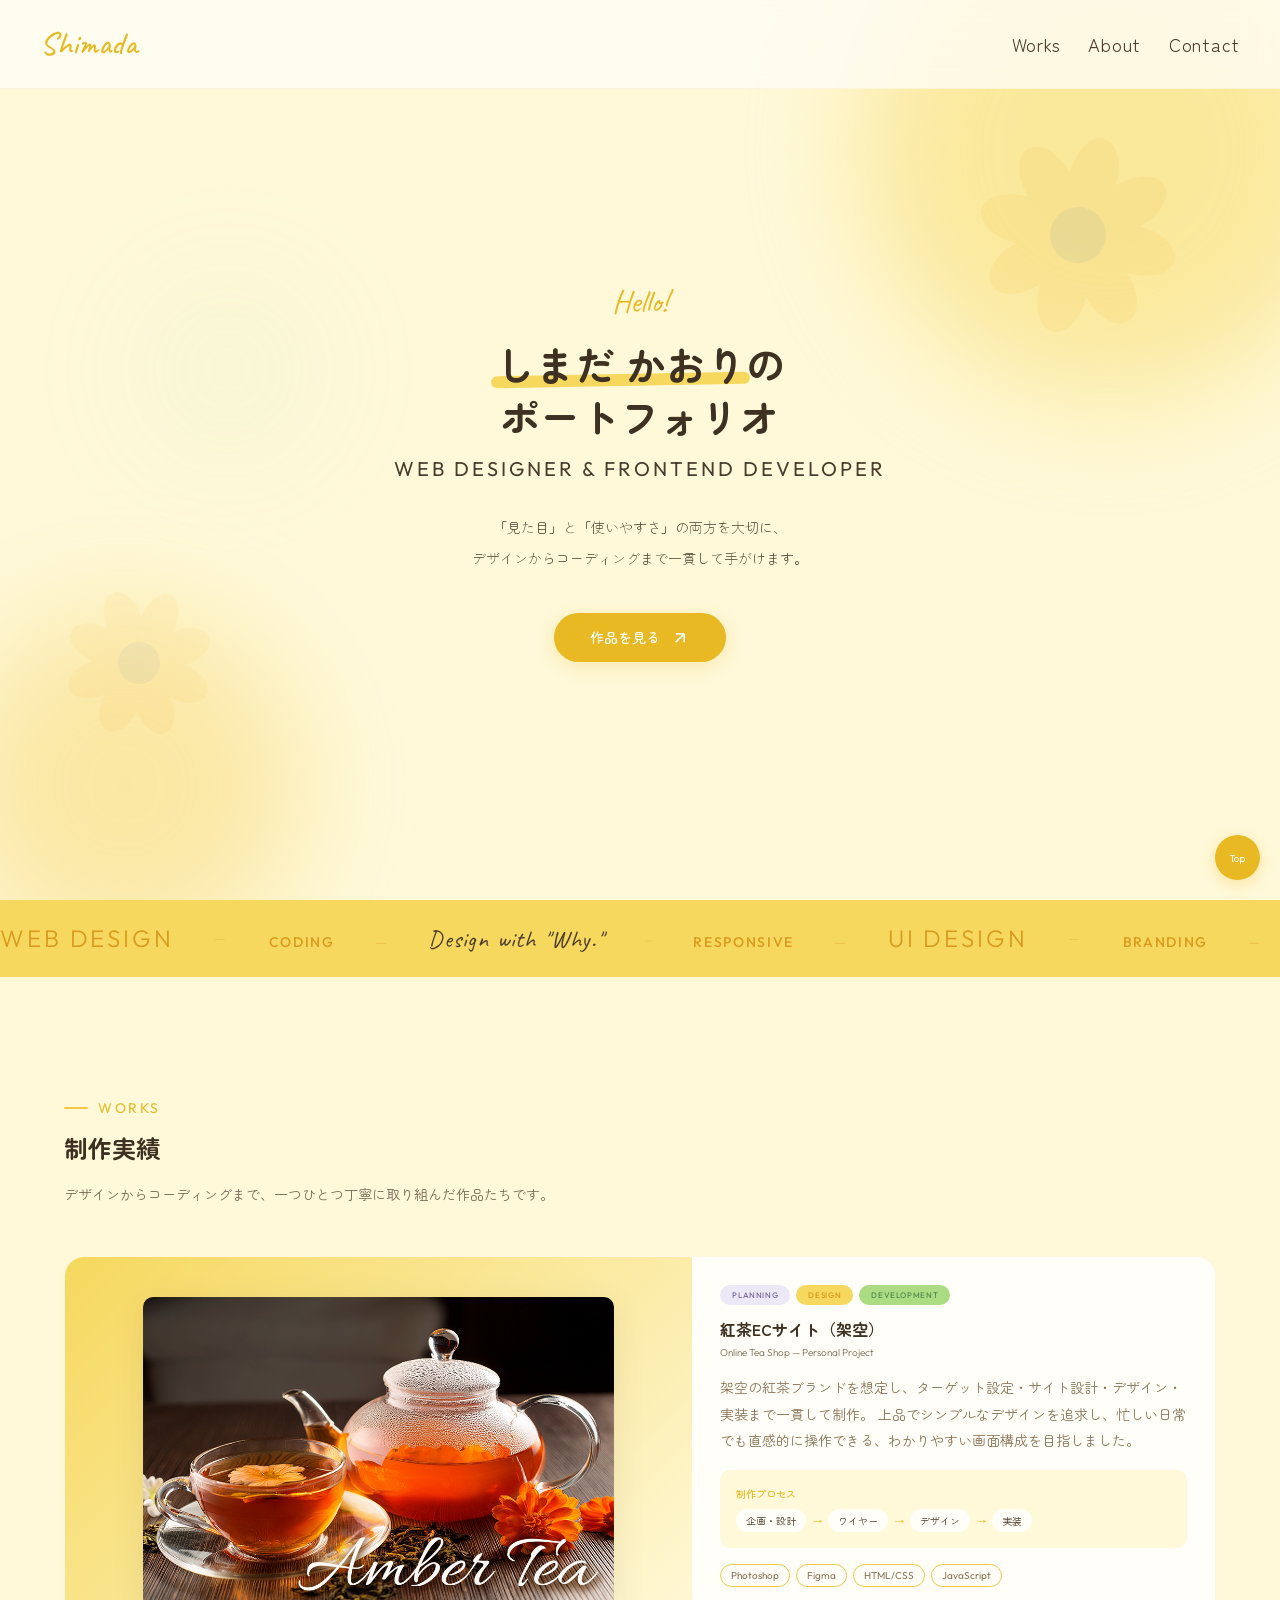
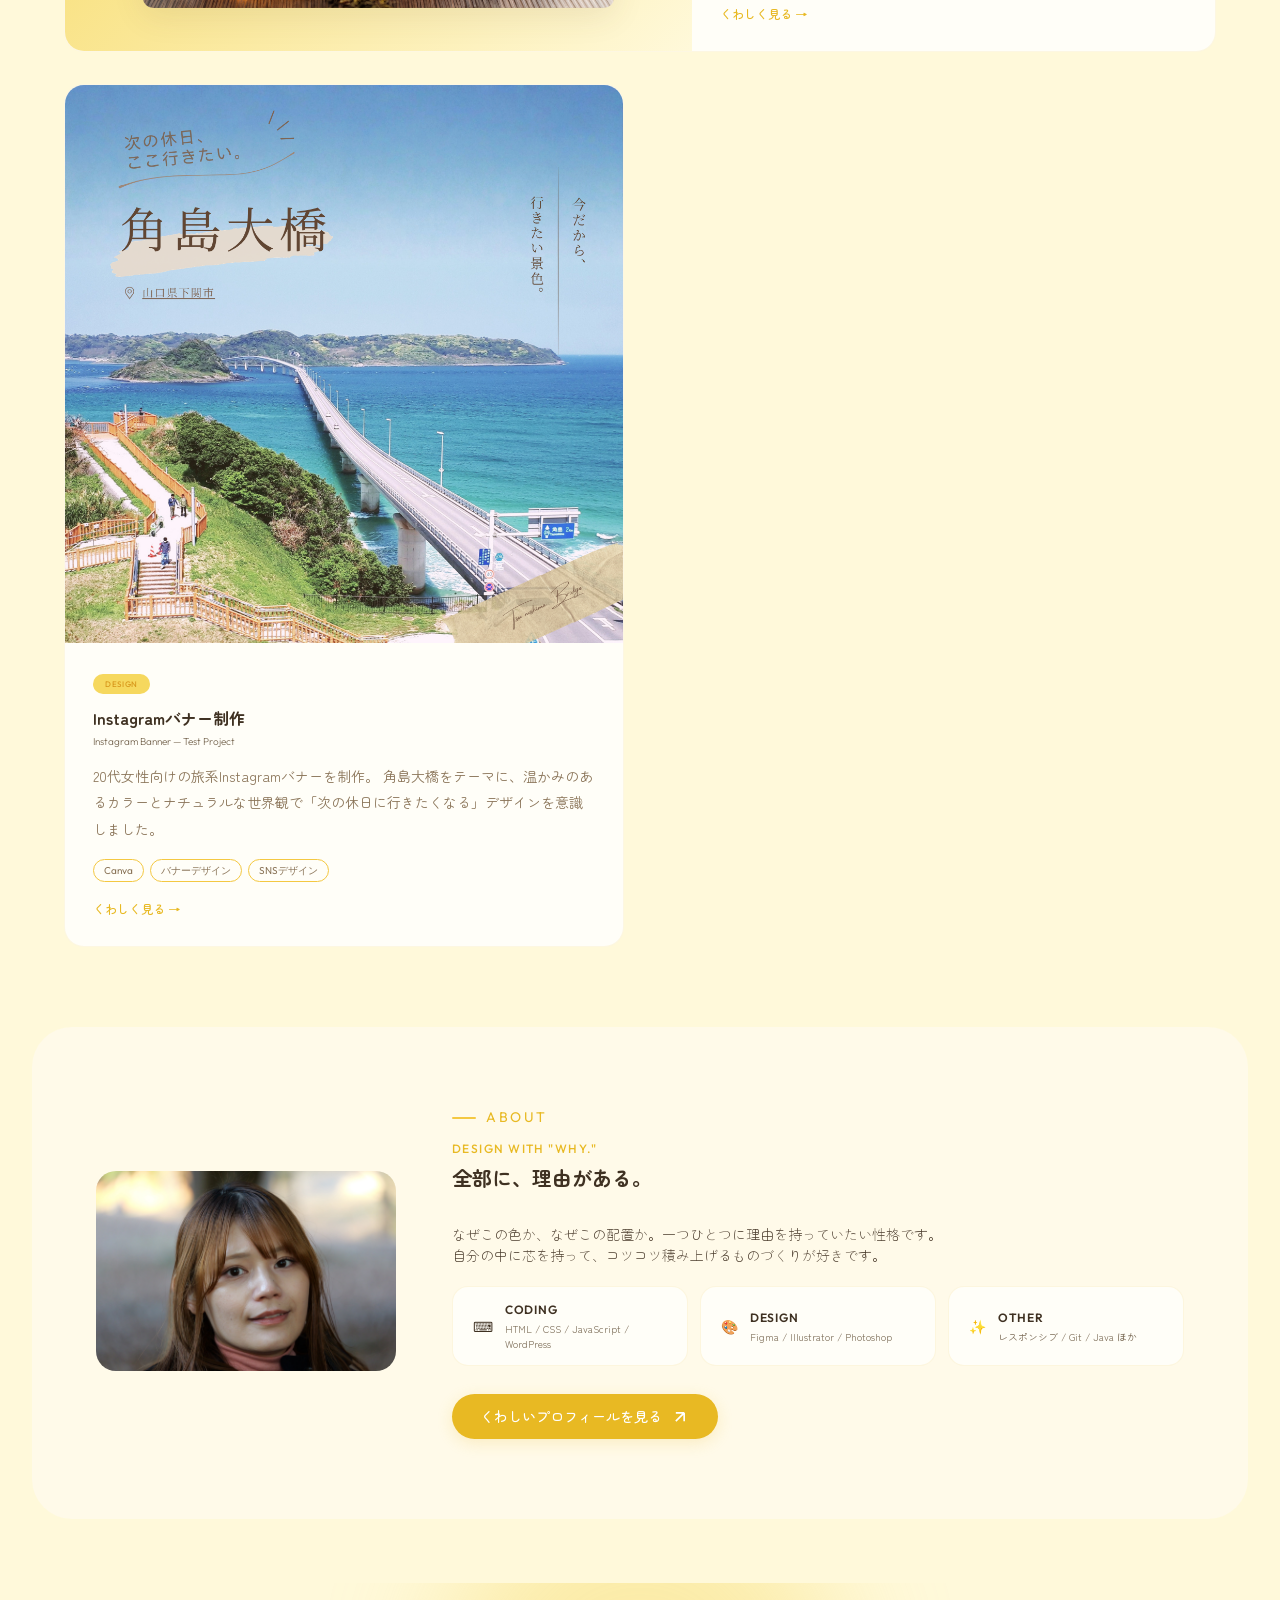
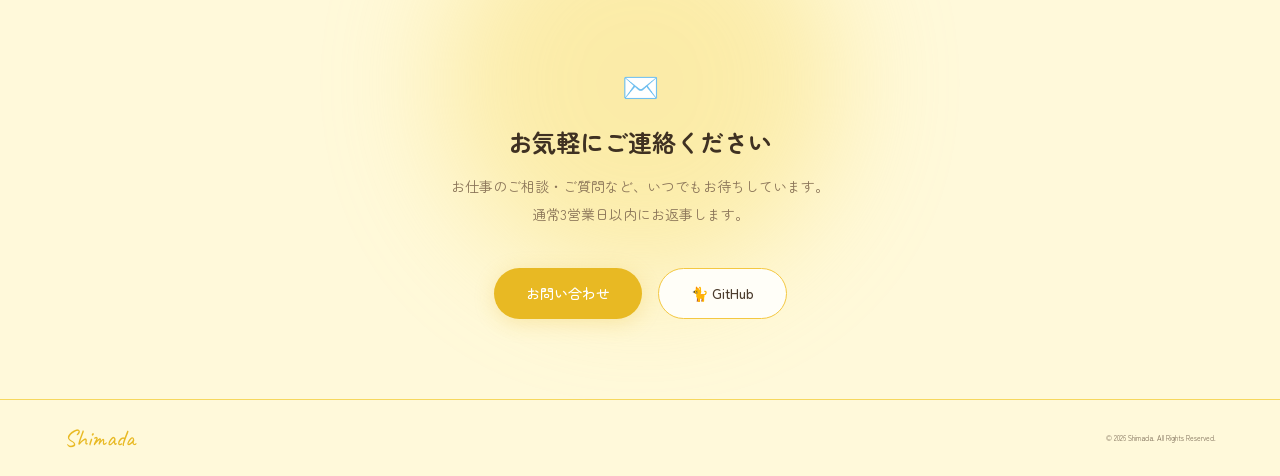
==== commit c67c23fc: "Update index.html 角島大橋追加" ====
--- a/index.html
+++ b/index.html
@@ -139,7 +139,33 @@
           <a href="work-tea.html" class="work-link">くわしく見る →</a>
         </div>
       </div>
-    </div>
+      <div class="subWork">
+      <div class="work-card sub reveal">
+        <div class="sub-thumb">
+          <a class="sub-img" href="work-tsunoshima.html">
+            <img src="assets/images/tsunoshima_banner_01.png" alt="Instagramバナー制作のサムネイル">
+          </a>
+        </div>
+  <div class="work-body">
+    <div class="work-type">
+      <span class="type-design">Design</span>
+    </div>
+    <div class="work-title">Instagramバナー制作</div>
+    <div class="work-title-en">Instagram Banner — Test Project</div>
+    <p class="work-summary">
+      20代女性向けの旅系Instagramバナーを制作。
+      角島大橋をテーマに、温かみのあるカラーとナチュラルな世界観で「次の休日に行きたくなる」デザインを意識しました。
+    </p>
+    <div class="work-tags-row">
+      <span class="tag-pill">Canva</span>
+      <span class="tag-pill">バナーデザイン</span>
+      <span class="tag-pill">SNSデザイン</span>
+    </div>
+    <a href="work-tsunoshima.html" class="work-link">くわしく見る →</a>
+  </div>
+  </div>
+</div>
+</div>
   </section>
  
   <!-- ABOUT -->
@@ -227,4 +253,3 @@
   <script src="assets/js/main.js"></script>
 </body>
 </html>
- 
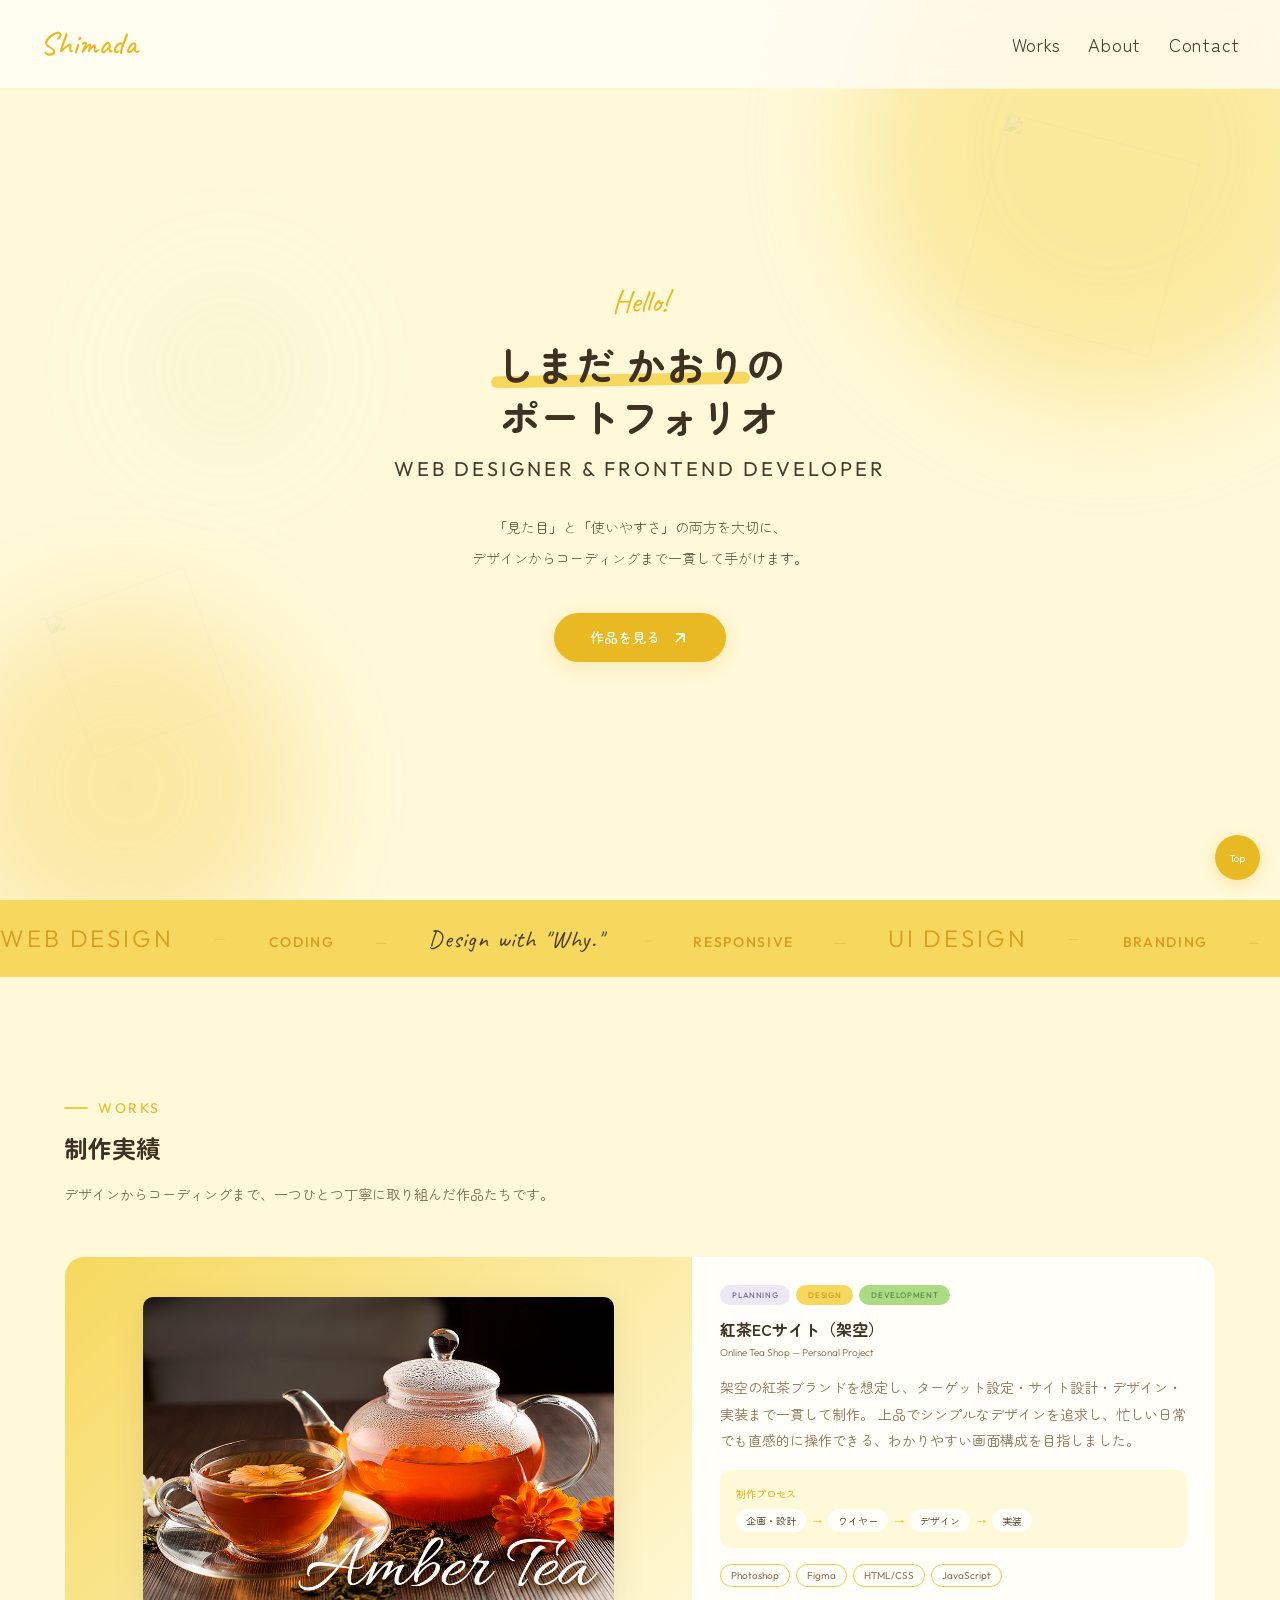
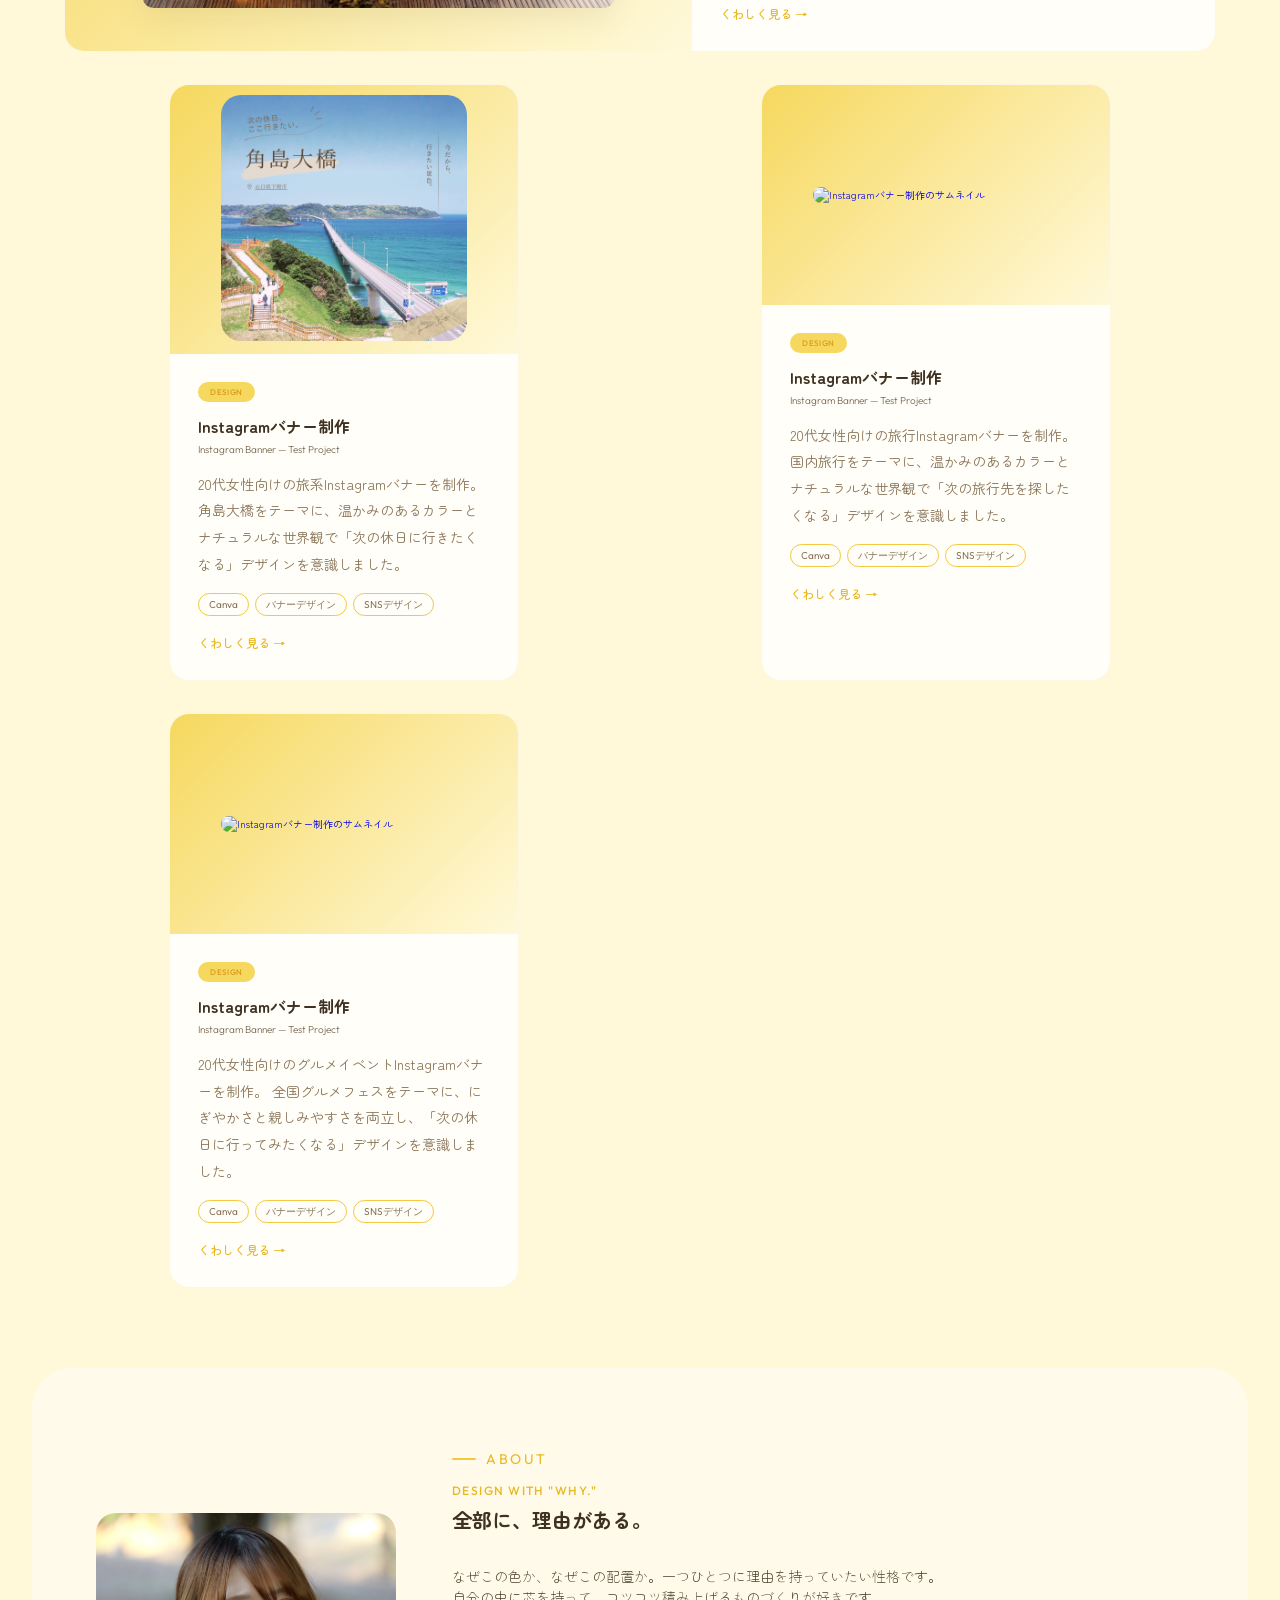
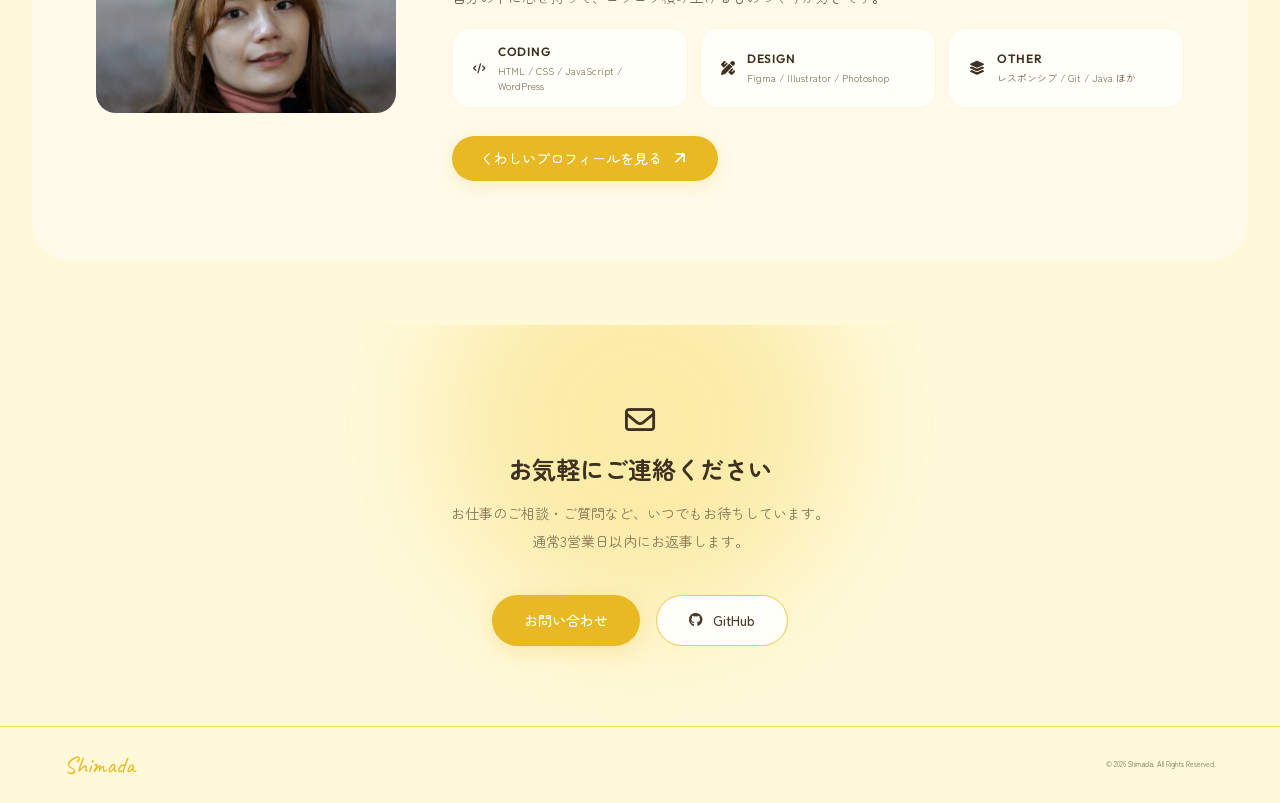
==== commit f478b108: "Update index.html" ====
--- a/index.html
+++ b/index.html
@@ -25,6 +25,9 @@
   <!-- css -->
   <link rel="stylesheet" href="assets/css/common.css">
   <link rel="stylesheet" href="assets/css/index.css">
+
+  <!-- Font Awesome -->
+  <link rel="stylesheet" href="https://cdnjs.cloudflare.com/ajax/libs/font-awesome/6.7.2/css/all.min.css">
 </head>
 <body>
  
@@ -49,10 +52,10 @@
     <div class="blob blob-2"></div>
     <div class="blob blob-3"></div>
     <div class="sunflower-deco sf-1">
-      <img src="assets/images/sunflower-deco.svg" alt="">
+      <img src="assets/images/sunflower-left.png" alt="">
     </div>
     <div class="sunflower-deco sf-2">
-      <img src="assets/images/sunflower-deco.svg" alt="">
+      <img src="assets/images/sunflower-right.png" alt="">
     </div>
     <div class="hero-inner">
       <div class="hero-greeting">Hello!</div>
@@ -140,31 +143,83 @@
         </div>
       </div>
       <div class="subWork">
-      <div class="work-card sub reveal">
-        <div class="sub-thumb">
-          <a class="sub-img" href="work-tsunoshima.html">
-            <img src="assets/images/tsunoshima_banner_01.png" alt="Instagramバナー制作のサムネイル">
-          </a>
-        </div>
-  <div class="work-body">
-    <div class="work-type">
-      <span class="type-design">Design</span>
-    </div>
-    <div class="work-title">Instagramバナー制作</div>
-    <div class="work-title-en">Instagram Banner — Test Project</div>
-    <p class="work-summary">
-      20代女性向けの旅系Instagramバナーを制作。
-      角島大橋をテーマに、温かみのあるカラーとナチュラルな世界観で「次の休日に行きたくなる」デザインを意識しました。
-    </p>
-    <div class="work-tags-row">
-      <span class="tag-pill">Canva</span>
-      <span class="tag-pill">バナーデザイン</span>
-      <span class="tag-pill">SNSデザイン</span>
-    </div>
-    <a href="work-tsunoshima.html" class="work-link">くわしく見る →</a>
-  </div>
-  </div>
-</div>
+            <div class="work-card sub reveal">
+              <div class="sub-thumb">
+                <a class="sub-img" href="work-tsunoshima.html">
+                  <img src="assets/images/tsunoshima_banner_01.png" alt="Instagramバナー制作のサムネイル">
+                </a>
+              </div>
+        <div class="work-body">
+          <div class="work-type">
+            <span class="type-design">Design</span>
+          </div>
+          <div class="work-title">Instagramバナー制作</div>
+          <div class="work-title-en">Instagram Banner — Test Project</div>
+          <p class="work-summary">
+            20代女性向けの旅系Instagramバナーを制作。
+            角島大橋をテーマに、温かみのあるカラーとナチュラルな世界観で「次の休日に行きたくなる」デザインを意識しました。
+          </p>
+          <div class="work-tags-row">
+            <span class="tag-pill">Canva</span>
+            <span class="tag-pill">バナーデザイン</span>
+            <span class="tag-pill">SNSデザイン</span>
+          </div>
+          <a href="work-tsunoshima.html" class="work-link">くわしく見る →</a>
+        </div>
+        </div>
+      </div>
+      <div class="subWork">
+            <div class="work-card sub reveal">
+              <div class="sub-thumb">
+                <a class="sub-img" href="work-kokunai.html">
+                  <img src="assets/images/kokunai-spot.png" alt="Instagramバナー制作のサムネイル">
+                </a>
+              </div>
+        <div class="work-body">
+          <div class="work-type">
+            <span class="type-design">Design</span>
+          </div>
+          <div class="work-title">Instagramバナー制作</div>
+          <div class="work-title-en">Instagram Banner — Test Project</div>
+          <p class="work-summary">
+            20代女性向けの旅行Instagramバナーを制作。
+            国内旅行をテーマに、温かみのあるカラーとナチュラルな世界観で「次の旅行先を探したくなる」デザインを意識しました。
+          </p>
+          <div class="work-tags-row">
+            <span class="tag-pill">Canva</span>
+            <span class="tag-pill">バナーデザイン</span>
+            <span class="tag-pill">SNSデザイン</span>
+          </div>
+          <a href="work-kokunai.html" class="work-link">くわしく見る →</a>
+        </div>
+        </div>
+      </div>
+      <div class="subWork">
+            <div class="work-card sub reveal">
+              <div class="sub-thumb">
+                <a class="sub-img" href="work-gourmet.html">
+                  <img src="assets/images/gourmet-fes.png" alt="Instagramバナー制作のサムネイル">
+                </a>
+              </div>
+        <div class="work-body">
+          <div class="work-type">
+            <span class="type-design">Design</span>
+          </div>
+          <div class="work-title">Instagramバナー制作</div>
+          <div class="work-title-en">Instagram Banner — Test Project</div>
+          <p class="work-summary">
+            20代女性向けのグルメイベントInstagramバナーを制作。
+            全国グルメフェスをテーマに、にぎやかさと親しみやすさを両立し、「次の休日に行ってみたくなる」デザインを意識しました。
+          </p>
+          <div class="work-tags-row">
+            <span class="tag-pill">Canva</span>
+            <span class="tag-pill">バナーデザイン</span>
+            <span class="tag-pill">SNSデザイン</span>
+          </div>
+          <a href="work-gourmet.html" class="work-link">くわしく見る →</a>
+        </div>
+        </div>
+      </div>
 </div>
   </section>
  
@@ -191,21 +246,21 @@
         <!-- スキル簡易チップ -->
         <div class="skill-chips reveal" data-stagger>
           <div class="skill-chip reveal">
-            <span class="chip-icon">⌨</span>
+            <i class="fa-solid fa-code"></i>
             <div class="chip-text">
-              <span class="chip-label">Coding</span>
+              <span class="chip-label chip-icon">Coding</span>
               <span class="chip-detail">HTML / CSS / JavaScript / WordPress</span>
             </div>
           </div>
           <div class="skill-chip reveal">
-            <span class="chip-icon">🎨</span>
+            <i class="fa-solid fa-pen-ruler chip-icon"></i>
             <div class="chip-text">
               <span class="chip-label">Design</span>
               <span class="chip-detail">Figma / Illustrator / Photoshop</span>
             </div>
           </div>
           <div class="skill-chip reveal">
-            <span class="chip-icon">✨</span>
+            <i class="fa-solid fa-layer-group chip-icon"></i>
             <div class="chip-text">
               <span class="chip-label">Other</span>
               <span class="chip-detail">レスポンシブ / Git / Java ほか</span>
@@ -225,7 +280,7 @@
   <section id="contact" class="contact-area">
     <div class="blob"></div>
     <div class="contact-inner">
-      <div class="contact-emoji reveal">✉️</div>
+      <i class="fa-regular fa-envelope contact-emoji"></i>
       <h2 class="reveal">お気軽にご連絡ください</h2>
       <p class="reveal">
         お仕事のご相談・ご質問など、いつでもお待ちしています。<br>
@@ -236,7 +291,7 @@
           お問い合わせ
         </a>
         <a href="https://github.com/shimada-source" target="_blank" rel="noopener" class="c-btn outline">
-          🐈
+          <i class="fa-brands fa-github"></i>
           GitHub
         </a>
       </div>
@@ -253,3 +308,4 @@
   <script src="assets/js/main.js"></script>
 </body>
 </html>
+ 
--- a/assets/css/index.css
+++ b/assets/css/index.css
@@ -288,6 +288,8 @@
   display: grid;
   grid-template-columns: 1fr 1fr;
   gap: 32px;
+  max-width: 1440px;
+  margin: 0 auto;
 }
 
 .work-card {
@@ -318,7 +320,9 @@
   overflow: hidden;
 }
 
-.work-card.featured .work-thumb { aspect-ratio: auto; min-height: 320px; }
+.work-card.featured .work-thumb { 
+  aspect-ratio: auto; min-height: 320px; 
+}
 
 .work-thumb .work-img {
   width: 75%;
@@ -417,13 +421,70 @@
 
 .work-link:hover { gap: 14px; }
 
+/* sub */
+.subWork {
+  max-width: 1280px;
+  margin: 0 auto;
+  display: flex;
+  justify-content: center;
+  flex-wrap: wrap;
+  gap: 36px 20px;
+}
+
+.work-card.sub {
+  background: var(--card);
+  display: block;
+  border-radius: 20px;
+  overflow: hidden;
+  transition: transform 0.4s ease, box-shadow 0.4s ease;
+  border: 1px solid rgba(232, 185, 35, 0.1);
+  max-width: 350px;
+  grid-template-columns: 1.2fr 1fr;
+
+}
+
+.sub-thumb {
+  aspect-ratio: auto;
+  background: linear-gradient(135deg, var(--lemon) 0%, var(--cream) 100%);
+  align-items: center;
+  justify-content: center;
+  display: flex;
+  padding: 10px;
+}
+
+.work-card.sub .sub-thumb { 
+  aspect-ratio: auto; 
+  min-height: 220px; 
+}
+
+.sub-thumb .sub-img {
+  width: 75%;
+  display: block;
+  text-decoration: none;
+  transition: transform 0.4s ease;
+}
+
+.sub-img {
+  display: block;
+  text-decoration: none;
+  transition: transform 0.4s ease;
+}
+
+.sub-thumb .sub-img img {
+  object-fit: contain;
+  width: 100%;
+  max-height: 20vw;
+  border-radius: 20px;
+}
+
 @media screen and (max-width: 780px) {
   .works-grid {
     grid-template-columns: 1fr;
   }
 
   .work-card.featured { 
-    grid-column: auto; grid-template-columns: 1fr; 
+    grid-column: auto; 
+    grid-template-columns: 1fr; 
   }
 
   .work-thumb .work-img {
@@ -441,6 +502,20 @@
 
   .work-title {
     font-size: 1.4rem;
+  }
+
+  .work-card.sub {
+    grid-column: auto;
+    grid-template-columns: 1fr;
+    display: block;
+  }
+
+  .sub-thumb .sub-img img {
+    object-fit: contain;
+    width: 100%;
+    height: 50vw;
+    max-height: none;
+    border-radius: 10px;
   }
 }
 
